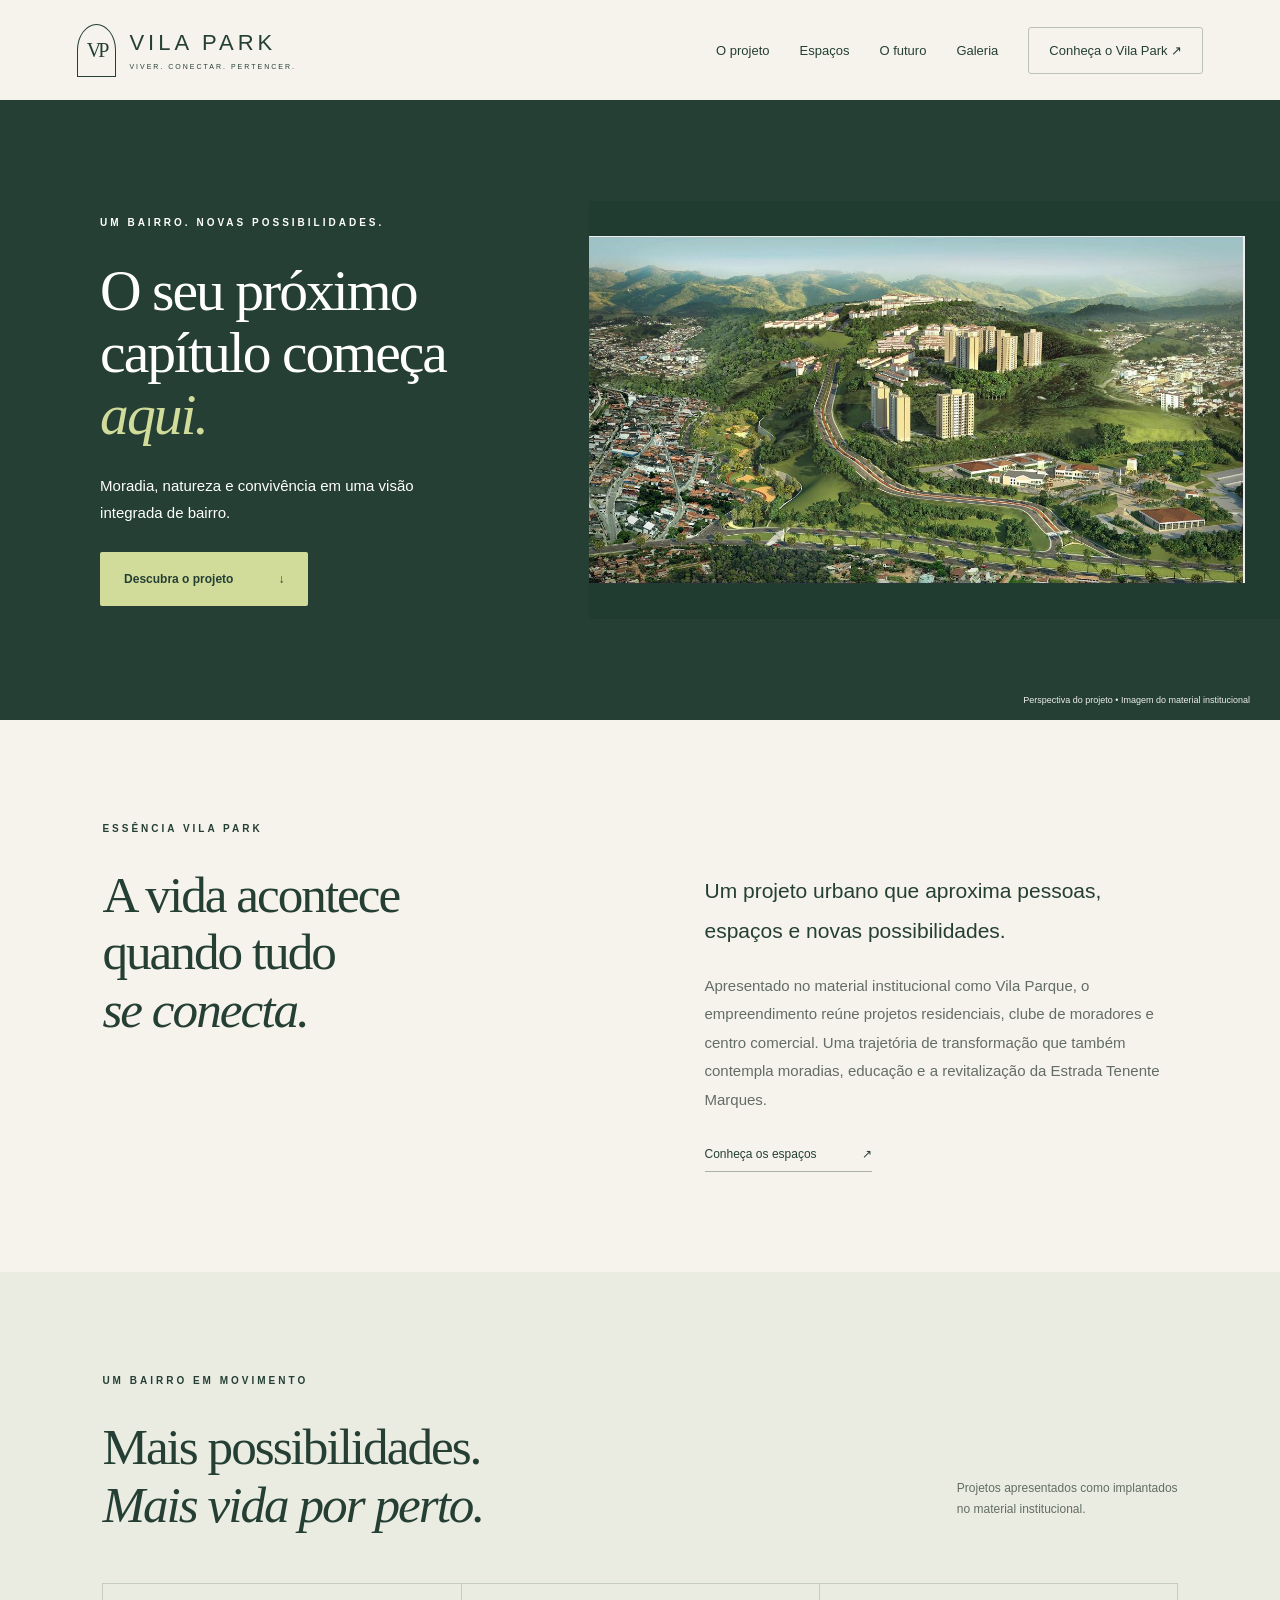
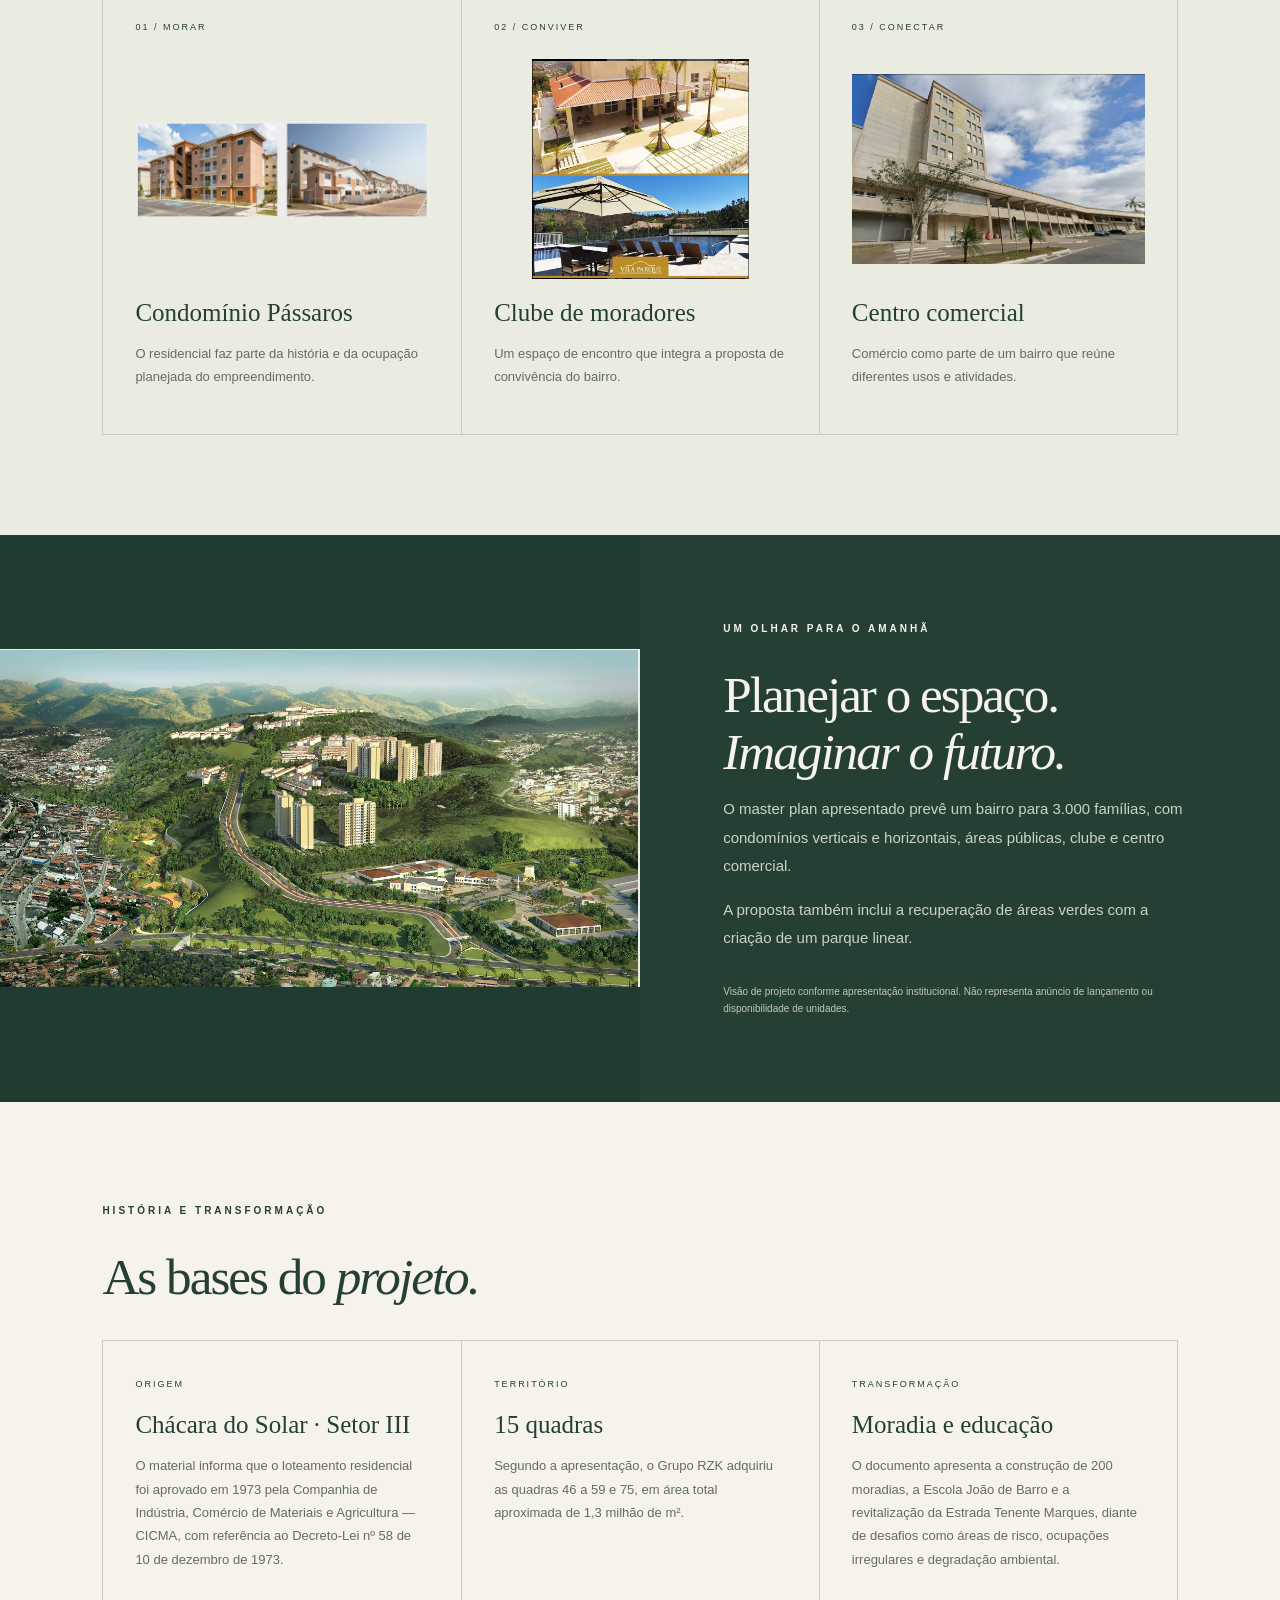
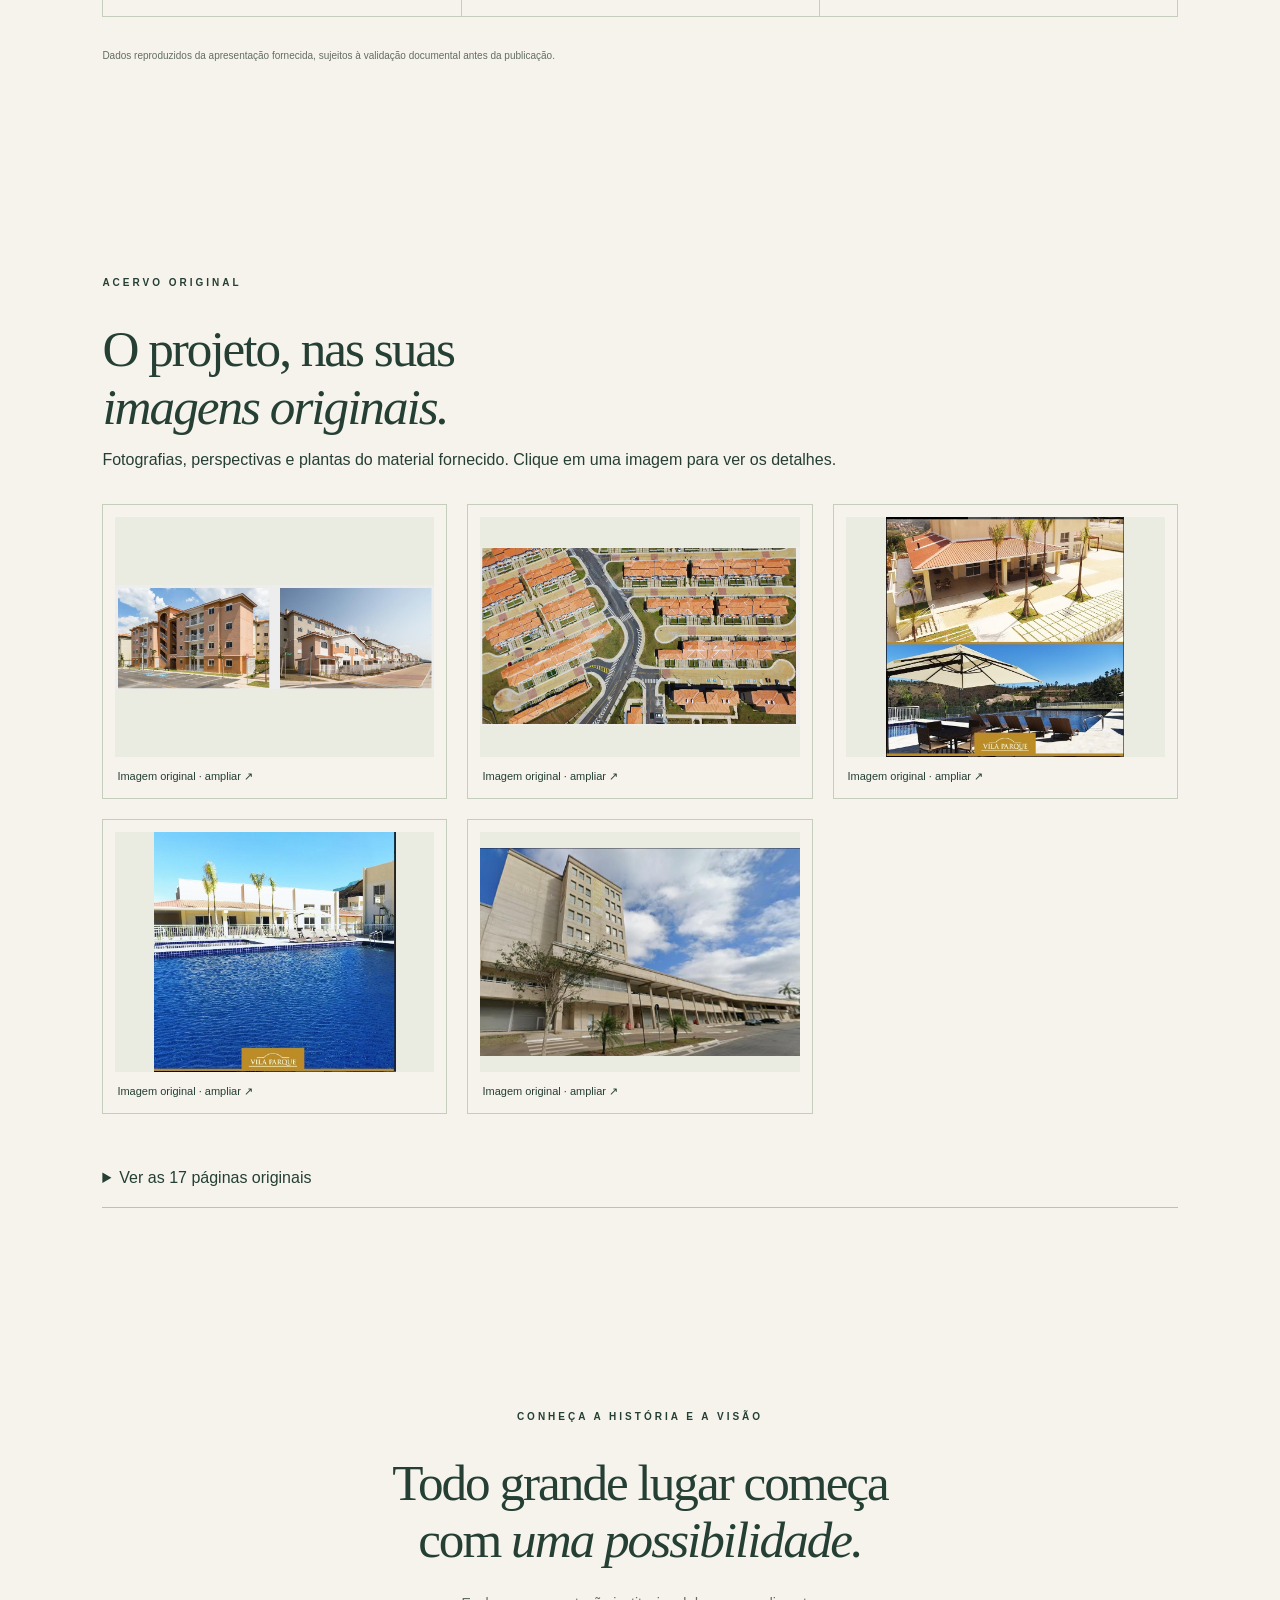
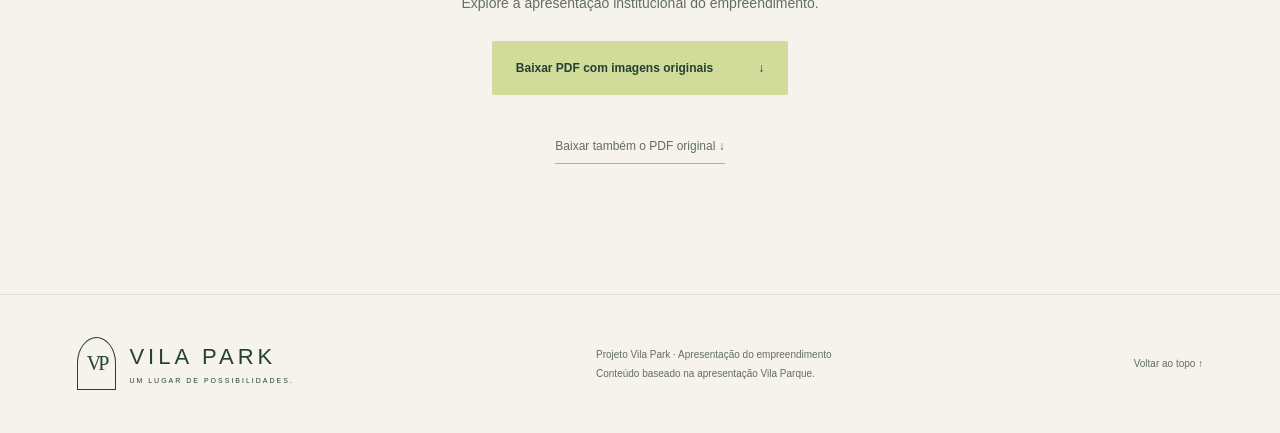
==== vila-park/index.html @ 1c8a65f8 "feat: add Vila Park website with original imagery and Pages deployment" ====
<!doctype html>
<html lang="pt-BR">
<head>
  <meta charset="UTF-8"><meta name="viewport" content="width=device-width, initial-scale=1">
  <title>Vila Park | Um novo jeito de viver o bairro</title>
  <meta name="description" content="Conheça o projeto Vila Parque: moradia, convivência e uma visão de transformação urbana.">
  <link rel="stylesheet" href="styles.css">
</head>
<body>
  <a class="skip" href="#conteudo">Ir para o conteúdo</a>
  <header><a class="brand" href="#inicio" aria-label="Vila Park, início"><span class="symbol">VP</span><span>VILA PARK<small>VIVER. CONECTAR. PERTENCER.</small></span></a><button id="menu" aria-expanded="false" aria-controls="navigation">Menu ☰</button><nav id="navigation" aria-label="Principal"><a href="#conceito">O projeto</a><a href="#espacos">Espaços</a><a href="#futuro">O futuro</a><a href="#imagens-originais">Galeria</a><a class="nav-cta" href="#apresentacao">Conheça o Vila Park ↗</a></nav></header>
  <main id="conteudo">
    <section class="hero hero-editorial" id="inicio"><img src="assets/masterplan.jpg" alt="Perspectiva do projeto Vila Parque com áreas verdes, edifícios e espaços de convivência" width="1253" height="664"><div class="hero-content"><p class="eyebrow">UM BAIRRO. NOVAS POSSIBILIDADES.</p><h1>O seu próximo<br>capítulo começa<br><em>aqui.</em></h1><p>Moradia, natureza e convivência em uma visão integrada de bairro.</p><a class="button" href="#conceito">Descubra o projeto <span>↓</span></a></div><span class="image-caption">Perspectiva do projeto • Imagem do material institucional</span></section>
    <section id="conceito" class="intro section"><p class="eyebrow">ESSÊNCIA VILA PARK</p><div class="intro-grid"><h2>A vida acontece<br>quando tudo<br><em>se conecta.</em></h2><div><p class="lead">Um projeto urbano que aproxima pessoas, espaços e novas possibilidades.</p><p>Apresentado no material institucional como Vila Parque, o empreendimento reúne projetos residenciais, clube de moradores e centro comercial. Uma trajetória de transformação que também contempla moradias, educação e a revitalização da Estrada Tenente Marques.</p><a class="text-link" href="#espacos">Conheça os espaços <span>↗</span></a></div></div></section>
    <section id="espacos" class="spaces section"><div class="section-heading"><div><p class="eyebrow">UM BAIRRO EM MOVIMENTO</p><h2>Mais possibilidades.<br><em>Mais vida por perto.</em></h2></div><p>Projetos apresentados como implantados<br>no material institucional.</p></div><div class="cards"><article><span class="number">01 / MORAR</span><img class="card-original" src="assets/passaros.jpeg" alt="Condomínio Pássaros — imagem original extraída do PDF" loading="lazy"><h3>Condomínio Pássaros</h3><p>O residencial faz parte da história e da ocupação planejada do empreendimento.</p></article><article><span class="number">02 / CONVIVER</span><img class="card-original" src="assets/clube.jpeg" alt="Clube de moradores — imagem original extraída do PDF" loading="lazy"><h3>Clube de moradores</h3><p>Um espaço de encontro que integra a proposta de convivência do bairro.</p></article><article><span class="number">03 / CONECTAR</span><img class="card-original" src="assets/centro-comercial.jpeg" alt="Centro Comercial — imagem original extraída do PDF" loading="lazy"><h3>Centro comercial</h3><p>Comércio como parte de um bairro que reúne diferentes usos e atividades.</p></article></div></section>
    <section id="futuro" class="future"><div class="future-image"><img src="assets/masterplan.jpg" loading="lazy" alt="Visão geral ilustrativa do master plan Vila Parque" width="1253" height="664"></div><div class="future-copy"><p class="eyebrow">UM OLHAR PARA O AMANHÃ</p><h2>Planejar o espaço.<br><em>Imaginar o futuro.</em></h2><p>O master plan apresentado prevê um bairro para 3.000 famílias, com condomínios verticais e horizontais, áreas públicas, clube e centro comercial.</p><p>A proposta também inclui a recuperação de áreas verdes com a criação de um parque linear.</p><span class="note">Visão de projeto conforme apresentação institucional. Não representa anúncio de lançamento ou disponibilidade de unidades.</span></div></section>
    <section class="section" id="trajetoria"><p class="eyebrow">HISTÓRIA E TRANSFORMAÇÃO</p><h2>As bases do <em>projeto.</em></h2><div class="cards" style="margin-top:35px"><article><span class="number">ORIGEM</span><h3>Chácara do Solar · Setor III</h3><p>O material informa que o loteamento residencial foi aprovado em 1973 pela Companhia de Indústria, Comércio de Materiais e Agricultura — CICMA, com referência ao Decreto-Lei nº 58 de 10 de dezembro de 1973.</p></article><article><span class="number">TERRITÓRIO</span><h3>15 quadras</h3><p>Segundo a apresentação, o Grupo RZK adquiriu as quadras 46 a 59 e 75, em área total aproximada de 1,3 milhão de m².</p></article><article><span class="number">TRANSFORMAÇÃO</span><h3>Moradia e educação</h3><p>O documento apresenta a construção de 200 moradias, a Escola João de Barro e a revitalização da Estrada Tenente Marques, diante de desafios como áreas de risco, ocupações irregulares e degradação ambiental.</p></article></div><p class="note" style="color:#636d63">Dados reproduzidos da apresentação fornecida, sujeitos à validação documental antes da publicação.</p></section><section class="section" id="imagens-originais"><p class="eyebrow">ACERVO ORIGINAL</p><h2>O projeto, nas suas<br><em>imagens originais.</em></h2><p>Fotografias, perspectivas e plantas do material fornecido. Clique em uma imagem para ver os detalhes.</p><div class="photo-gallery"><button class="photo-open" data-image="assets/passaros.jpeg" aria-label="Ampliar imagem original da página 12"><img src="assets/passaros.jpeg" alt="Imagem original do empreendimento, página 12" loading="lazy"><span>Imagem original · ampliar ↗</span></button><button class="photo-open" data-image="assets/passaros-vista.jpeg" aria-label="Ampliar imagem original da página 13"><img src="assets/passaros-vista.jpeg" alt="Imagem original do empreendimento, página 13" loading="lazy"><span>Imagem original · ampliar ↗</span></button><button class="photo-open" data-image="assets/clube.jpeg" aria-label="Ampliar imagem original da página 14"><img src="assets/clube.jpeg" alt="Imagem original do empreendimento, página 14" loading="lazy"><span>Imagem original · ampliar ↗</span></button><button class="photo-open" data-image="assets/clube-vista.jpeg" aria-label="Ampliar imagem original da página 14"><img src="assets/clube-vista.jpeg" alt="Imagem original do empreendimento, página 14" loading="lazy"><span>Imagem original · ampliar ↗</span></button><button class="photo-open" data-image="assets/centro-comercial.jpeg" aria-label="Ampliar imagem original da página 15"><img src="assets/centro-comercial.jpeg" alt="Imagem original do empreendimento, página 15" loading="lazy"><span>Imagem original · ampliar ↗</span></button></div><details><summary>Ver as 17 páginas originais</summary><div class="original-gallery"><figure><img loading="lazy" src="assets/originais/pagina-01.jpg" alt="Página 1 da apresentação original Vila Parque, preservada integralmente" width="1440" height="810"><figcaption>Página 01 · Material original</figcaption></figure><figure><img loading="lazy" src="assets/originais/pagina-02.jpg" alt="Página 2 da apresentação original Vila Parque, preservada integralmente" width="1440" height="810"><figcaption>Página 02 · Material original</figcaption></figure><figure><img loading="lazy" src="assets/originais/pagina-03.jpg" alt="Página 3 da apresentação original Vila Parque, preservada integralmente" width="1440" height="810"><figcaption>Página 03 · Material original</figcaption></figure><figure><img loading="lazy" src="assets/originais/pagina-04.jpg" alt="Página 4 da apresentação original Vila Parque, preservada integralmente" width="1440" height="810"><figcaption>Página 04 · Material original</figcaption></figure><figure><img loading="lazy" src="assets/originais/pagina-05.jpg" alt="Página 5 da apresentação original Vila Parque, preservada integralmente" width="1440" height="810"><figcaption>Página 05 · Material original</figcaption></figure><figure><img loading="lazy" src="assets/originais/pagina-06.jpg" alt="Página 6 da apresentação original Vila Parque, preservada integralmente" width="1440" height="810"><figcaption>Página 06 · Material original</figcaption></figure><figure><img loading="lazy" src="assets/originais/pagina-07.jpg" alt="Página 7 da apresentação original Vila Parque, preservada integralmente" width="1440" height="810"><figcaption>Página 07 · Material original</figcaption></figure><figure><img loading="lazy" src="assets/originais/pagina-08.jpg" alt="Página 8 da apresentação original Vila Parque, preservada integralmente" width="1440" height="810"><figcaption>Página 08 · Material original</figcaption></figure><figure><img loading="lazy" src="assets/originais/pagina-09.jpg" alt="Página 9 da apresentação original Vila Parque, preservada integralmente" width="1440" height="810"><figcaption>Página 09 · Material original</figcaption></figure><figure><img loading="lazy" src="assets/originais/pagina-10.jpg" alt="Página 10 da apresentação original Vila Parque, preservada integralmente" width="1440" height="810"><figcaption>Página 10 · Material original</figcaption></figure><figure><img loading="lazy" src="assets/originais/pagina-11.jpg" alt="Página 11 da apresentação original Vila Parque, preservada integralmente" width="1440" height="810"><figcaption>Página 11 · Material original</figcaption></figure><figure><img loading="lazy" src="assets/passaros.jpeg" alt="Página 12 da apresentação original Vila Parque, preservada integralmente" width="1440" height="810"><figcaption>Página 12 · Material original</figcaption></figure><figure><img loading="lazy" src="assets/originais/pagina-13.jpg" alt="Página 13 da apresentação original Vila Parque, preservada integralmente" width="1440" height="810"><figcaption>Página 13 · Material original</figcaption></figure><figure><img loading="lazy" src="assets/clube.jpeg" alt="Página 14 da apresentação original Vila Parque, preservada integralmente" width="1440" height="810"><figcaption>Página 14 · Material original</figcaption></figure><figure><img loading="lazy" src="assets/centro-comercial.jpeg" alt="Página 15 da apresentação original Vila Parque, preservada integralmente" width="1440" height="810"><figcaption>Página 15 · Material original</figcaption></figure><figure><img loading="lazy" src="assets/originais/pagina-16.jpg" alt="Página 16 da apresentação original Vila Parque, preservada integralmente" width="1440" height="810"><figcaption>Página 16 · Material original</figcaption></figure><figure><img loading="lazy" src="assets/originais/pagina-17.jpg" alt="Página 17 da apresentação original Vila Parque, preservada integralmente" width="1440" height="810"><figcaption>Página 17 · Material original</figcaption></figure></div></details></section><section id="apresentacao" class="presentation section"><p class="eyebrow">CONHEÇA A HISTÓRIA E A VISÃO</p><h2>Todo grande lugar começa<br>com <em>uma possibilidade.</em></h2><p>Explore a apresentação institucional do empreendimento.</p><a class="button" href="assets/vila-park-apresentacao-remasterizada.pdf" download>Baixar PDF com imagens originais <span>↓</span></a><p><a class="text-link" href="assets/apresentacao-vila-parque.pdf" download>Baixar também o PDF original ↓</a></p></section>
  </main>
  <footer><a class="brand" href="#inicio"><span class="symbol">VP</span><span>VILA PARK<small>UM LUGAR DE POSSIBILIDADES.</small></span></a><p>Projeto Vila Park · Apresentação do empreendimento<br>Conteúdo baseado na apresentação Vila Parque.</p><a href="#inicio">Voltar ao topo ↑</a></footer>
  <dialog id="image-dialog" aria-label="Imagem original ampliada"><button id="close-image" aria-label="Fechar imagem">Fechar ×</button><img id="expanded-image" alt=""><p>Imagem original do PDF Vila Parque, sem substituição.</p></dialog><script src="script.js"></script>
</body>
</html>
---- vila-park/styles.css ----
:root{--green:#253f34;--cream:#f5f3ec;--lime:#d1dc9b;--muted:#636d63}*{box-sizing:border-box}html{scroll-behavior:smooth;scroll-padding-top:90px}body{margin:0;background:var(--cream);color:var(--green);font-family:Arial,Helvetica,sans-serif}a{color:inherit;text-decoration:none}button,a{-webkit-tap-highlight-color:transparent}a:focus-visible,button:focus-visible{outline:3px solid #b38842;outline-offset:6px}.skip{position:fixed;top:-60px;background:white;padding:12px;z-index:20}.skip:focus{top:0}header{height:100px;display:flex;align-items:center;justify-content:space-between;padding:0 6%;background:var(--cream)}.brand{display:flex;align-items:center;gap:13px;font-size:22px;letter-spacing:4px}.symbol{border:1px solid var(--green);border-radius:50% 50% 0 0;padding:14px 9px;font-family:Georgia,serif;font-size:20px;letter-spacing:-3px}.brand small{display:block;font-size:7px;letter-spacing:2px;margin-top:7px}nav{display:flex;align-items:center;gap:30px;font-size:13px}.nav-cta{border:1px solid #bac1b6;padding:15px 20px;border-radius:3px}#menu{display:none}.hero{min-height:650px;height:calc(100svh - 100px);max-height:900px;position:relative;color:white;display:flex;align-items:center;overflow:hidden}.hero>img{position:absolute;inset:0;width:100%;height:100%;object-fit:cover}.hero:after{content:'';position:absolute;inset:0;background:linear-gradient(90deg,rgba(11,33,25,.86),rgba(11,33,25,.4) 57%,rgba(11,33,25,.12))}.hero-content{z-index:1;position:relative;padding:65px 8%;max-width:900px}.eyebrow{font-size:10px;font-weight:600;letter-spacing:3px;line-height:1.8;margin:0 0 28px}h1,h2{font-family:Georgia,'Times New Roman',serif;font-weight:400;letter-spacing:-2px;margin:0}h1{font-size:clamp(48px,5.4vw,85px);line-height:1.08}em{font-weight:400}h1 em{color:var(--lime)}.hero-content>p:not(.eyebrow){font-size:15px;line-height:1.8;max-width:360px;margin:26px 0}.button{display:inline-flex;align-items:center;justify-content:space-between;gap:45px;background:var(--lime);color:var(--green);padding:20px 24px;font-size:12px;font-weight:bold;border-radius:2px}.button:hover{background:#e1e9bd}.image-caption{position:absolute;z-index:1;bottom:20px;right:30px;font-size:9px;color:#eee}.section{padding:100px 8%}h2{font-size:clamp(38px,4vw,58px);line-height:1.12}.intro-grid{display:grid;grid-template-columns:1fr 1fr;gap:12%}.intro-grid>div{padding-top:5px}.lead{font-size:21px!important;color:var(--green)!important;margin-top:0}.intro p:not(.eyebrow),.future p:not(.eyebrow){font-size:15px;line-height:1.9;color:var(--muted)}.text-link{display:inline-flex;gap:45px;border-bottom:1px solid #aab2a2;padding:18px 0 10px;font-size:12px}.spaces{background:#eaece2}.section-heading{display:flex;justify-content:space-between;align-items:end;gap:30px;margin-bottom:50px}.section-heading>p{font-size:12px;line-height:1.8;color:var(--muted)}.cards{display:grid;grid-template-columns:repeat(3,1fr);border:1px solid #c5cdbd}.cards article{padding:32px}.cards article+article{border-left:1px solid #c5cdbd}.number{font-size:9px;letter-spacing:2px}.line-icon{font-size:60px;font-family:Georgia,serif;margin:35px 0;color:#6b7e54}h3{font-family:Georgia,serif;font-size:25px;font-weight:400;margin:20px 0 15px}.cards p{font-size:13px;line-height:1.8;color:var(--muted)}.future{display:grid;grid-template-columns:1fr 1fr;background:var(--green)}.future-image{min-height:550px}.future-image img{width:100%;height:100%;object-fit:cover}.future-copy{padding:85px 13%;color:var(--cream)}.future-copy p:not(.eyebrow){color:#cbd2c8}.note{display:block;font-size:10px;line-height:1.7;color:#bfc8b9;margin-top:30px}.presentation{text-align:center}.presentation>p:not(.eyebrow){color:var(--muted);font-size:14px;margin:26px 0 30px}footer{border-top:1px solid #d9ddd2;display:flex;align-items:center;justify-content:space-between;padding:40px 6%;gap:25px}footer p,footer>a:last-child{font-size:10px;line-height:1.9;color:var(--muted)}@media(max-width:760px){header{height:82px;padding:0 6%}.brand{font-size:18px}#menu{display:block;background:none;border:1px solid #bdc7b8;padding:10px;color:var(--green)}nav{display:none;position:absolute;top:82px;left:0;right:0;padding:25px;background:var(--cream);z-index:5;align-items:stretch}nav.open{display:flex;flex-direction:column}.hero{min-height:620px;height:calc(90svh - 82px)}.hero-content{padding:50px 7%}.hero>img{object-position:60% center}.hero:after{background:rgba(11,33,25,.65)}.section{padding:65px 7%}.intro-grid,.future{grid-template-columns:1fr;gap:30px}.section-heading{display:block}.section-heading>p{margin-top:25px}.cards{grid-template-columns:1fr}.cards article+article{border-left:0;border-top:1px solid #c5cdbd}.line-icon{margin:15px 0}.future-image{min-height:0;height:300px}.future-copy{padding:55px 7%}footer{align-items:start;flex-direction:column;padding:35px 7%}.image-caption{font-size:8px;right:15px;left:7%}.eyebrow{letter-spacing:2px}}@media(prefers-reduced-motion:reduce){html{scroll-behavior:auto}}

.card-original{width:100%;height:auto;display:block;margin-top:25px;object-fit:contain}.original-gallery{display:grid;grid-template-columns:1fr 1fr;gap:24px;margin-top:30px}.original-gallery figure{margin:0}.original-gallery img{width:100%;height:auto;display:block}.original-gallery figcaption{font-size:11px;margin-top:8px}details summary{cursor:pointer;padding:20px 0;border-bottom:1px solid #bac1b6;margin-top:20px}.hero>img,.future-image img{object-fit:contain;background:#203c30}.hero:after{background:linear-gradient(90deg,rgba(11,33,25,.9),rgba(11,33,25,.35))}@media(max-width:760px){.original-gallery{grid-template-columns:1fr}}

.hero-editorial{background:var(--green);display:grid;grid-template-columns:46% 54%;height:auto;min-height:620px;overflow:visible}.hero-editorial>img{position:relative;grid-column:2;grid-row:1;object-fit:contain;height:auto;align-self:center;width:100%;padding:35px 35px 35px 0}.hero-editorial:after{display:none}.hero-editorial .hero-content{grid-column:1;grid-row:1;padding:75px 8% 75px 17%;width:100%}.hero-editorial h1{font-size:clamp(42px,4.5vw,72px)}.hero-editorial .image-caption{bottom:15px}.photo-gallery{display:grid;grid-template-columns:repeat(3,1fr);gap:20px;margin:35px 0}.photo-open{border:1px solid #c5cdbd;background:none;padding:12px;text-align:left;color:var(--green);cursor:pointer}.photo-open img{display:block;width:100%;height:240px;object-fit:contain;background:#eaece2}.photo-open span{display:block;font-size:11px;padding:13px 2px 3px}.card-original{height:220px;object-fit:contain}dialog{border:0;padding:20px;background:var(--cream);color:var(--green);max-width:95vw;max-height:95vh}dialog::backdrop{background:rgba(10,25,18,.88)}dialog img{display:block;max-width:85vw;max-height:75vh;object-fit:contain;margin-top:15px}dialog button{display:block;margin-left:auto;border:1px solid #b5bfae;padding:10px 18px;background:transparent;cursor:pointer}dialog p{font-size:11px}@media(max-width:760px){.hero-editorial{display:flex;flex-direction:column;min-height:0}.hero-editorial .hero-content{padding:55px 7% 30px}.hero-editorial>img{padding:0 7% 50px}.hero-editorial .image-caption{font-size:7px}.photo-gallery{grid-template-columns:1fr 1fr;gap:10px}.photo-open img{height:170px}}@media(max-width:440px){.photo-gallery{grid-template-columns:1fr}}
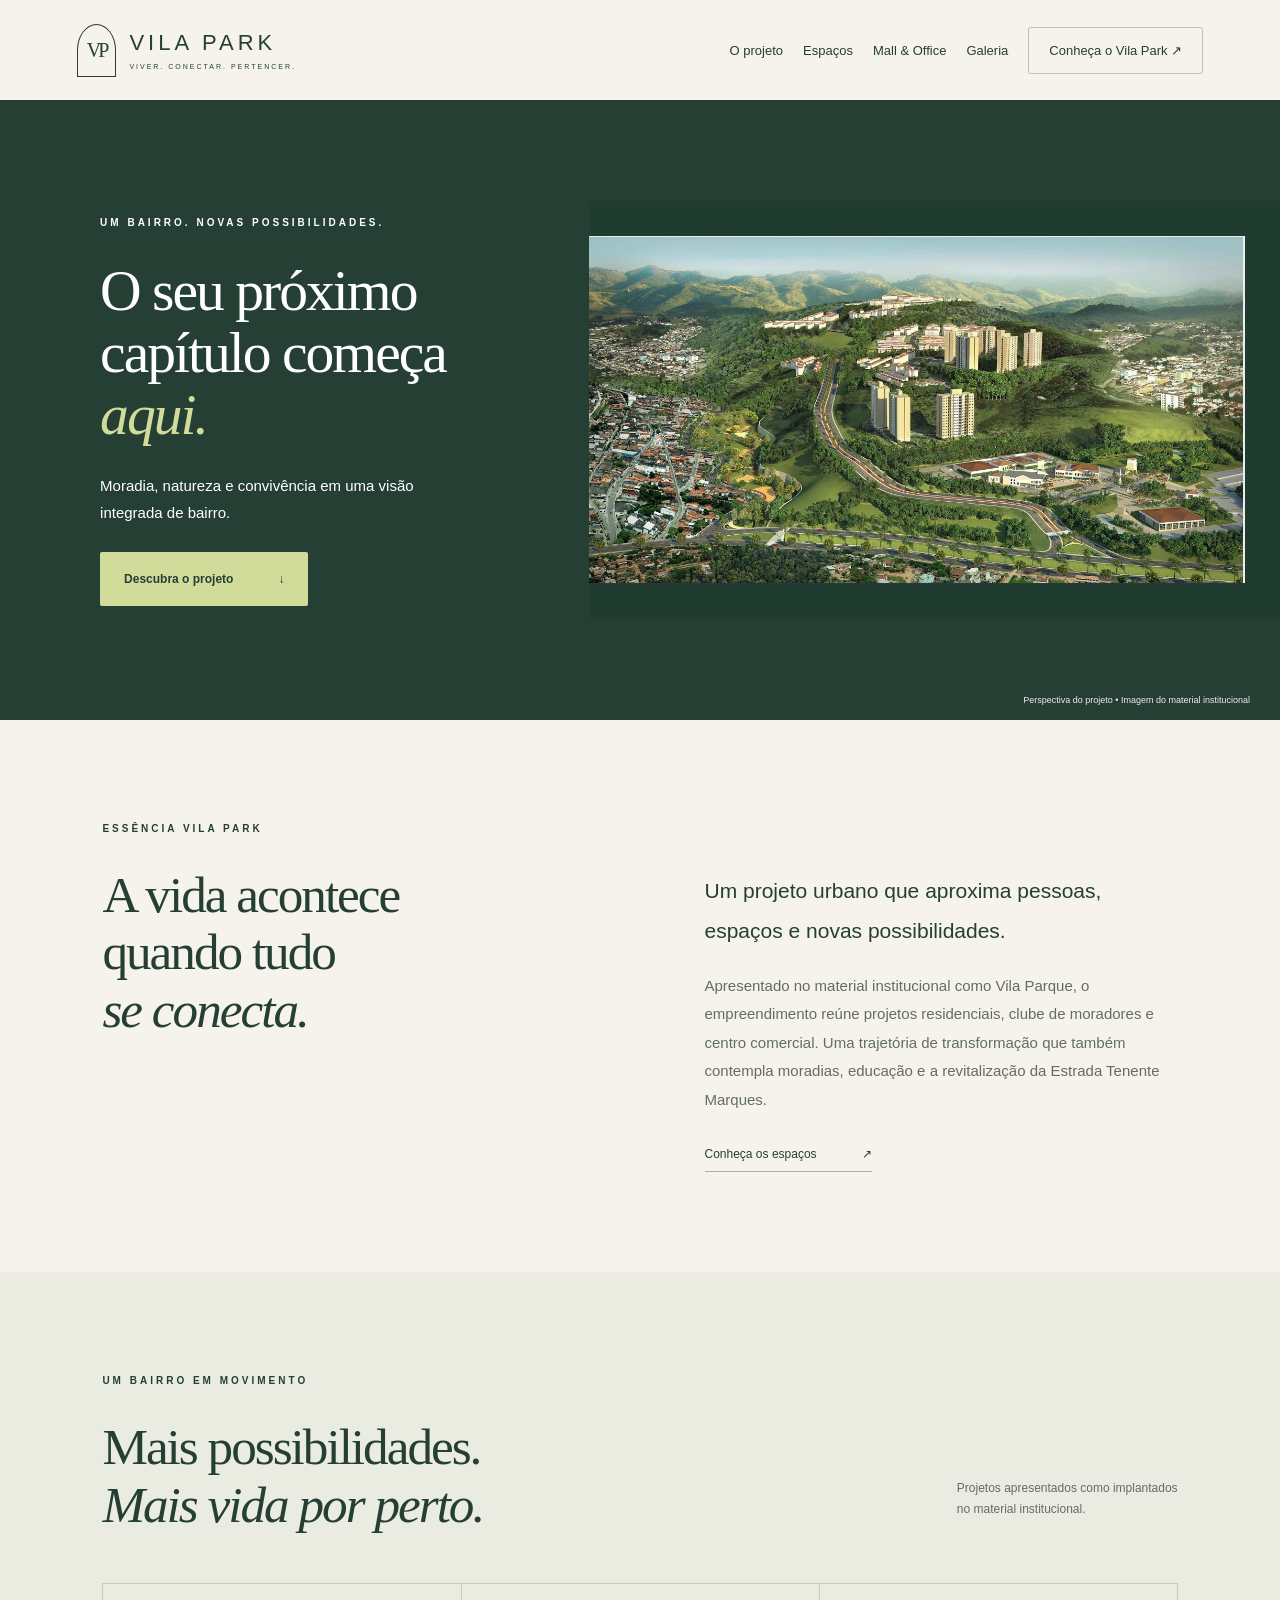
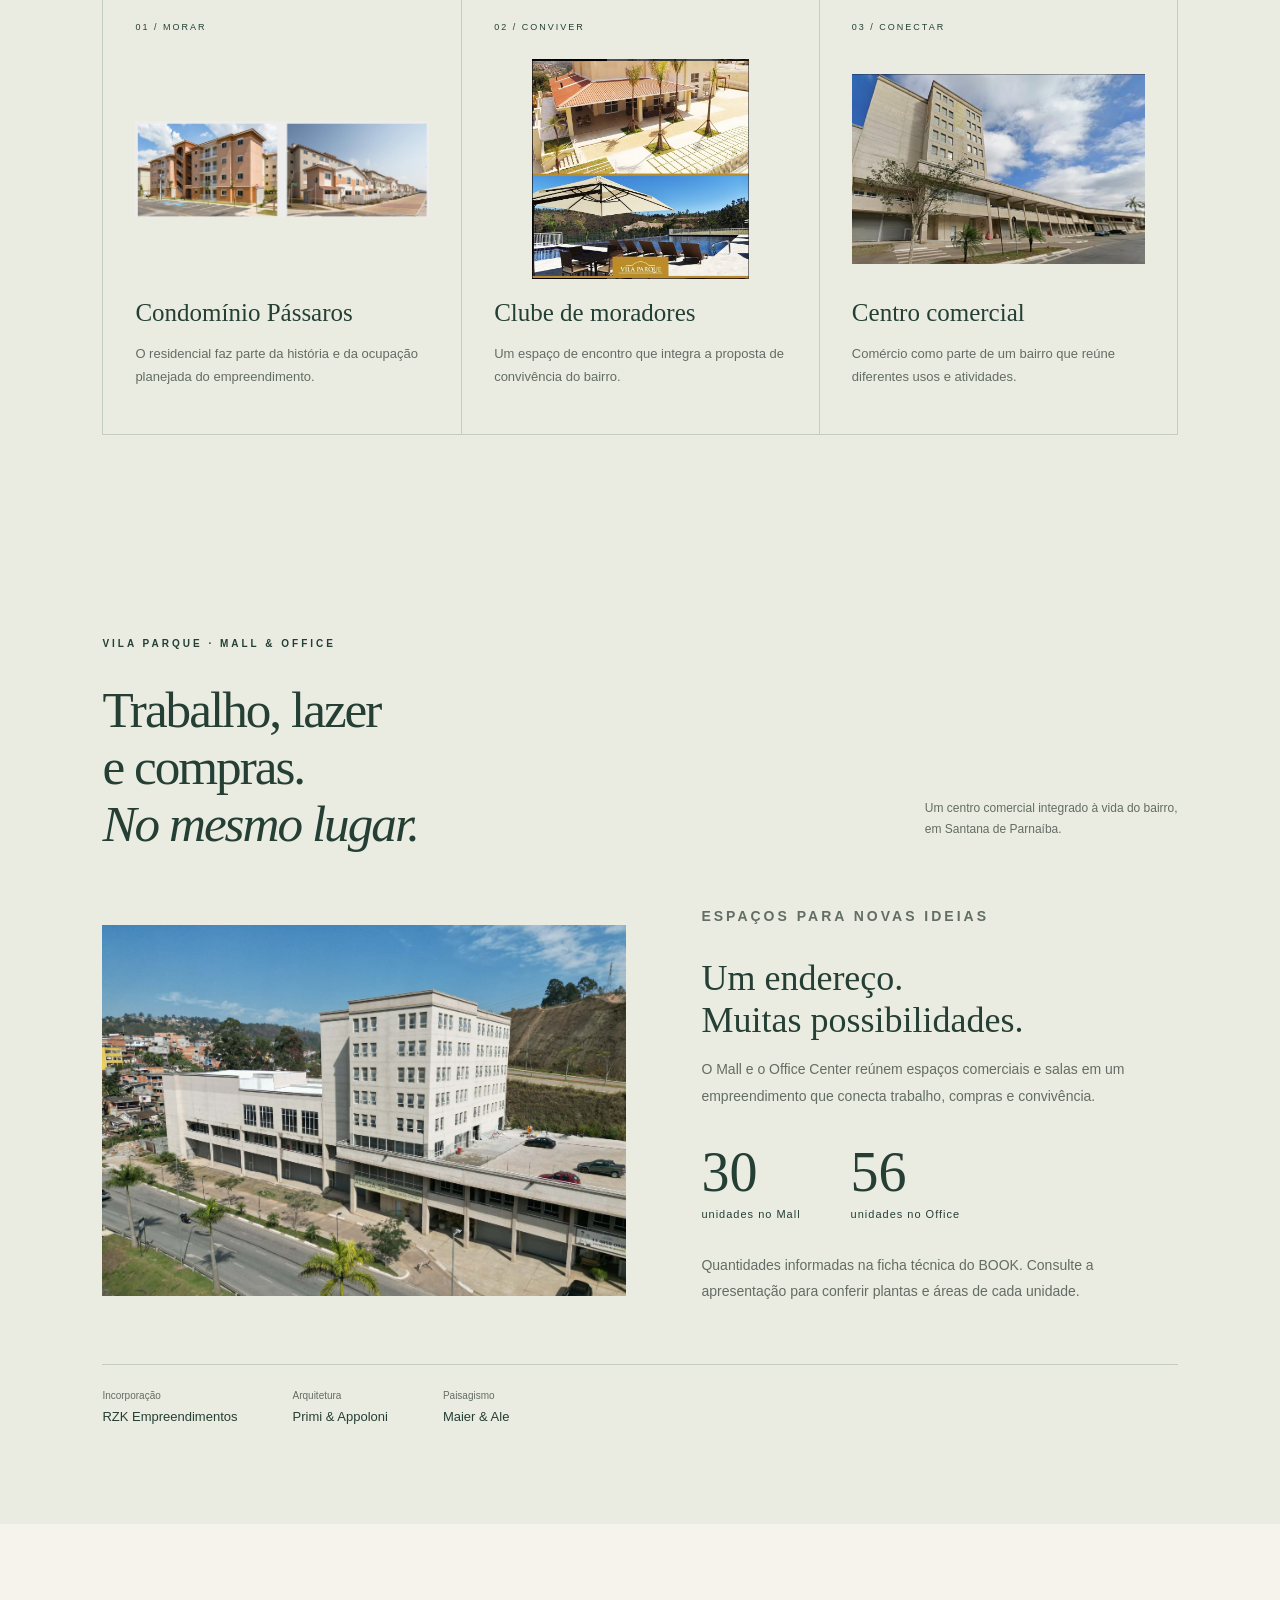
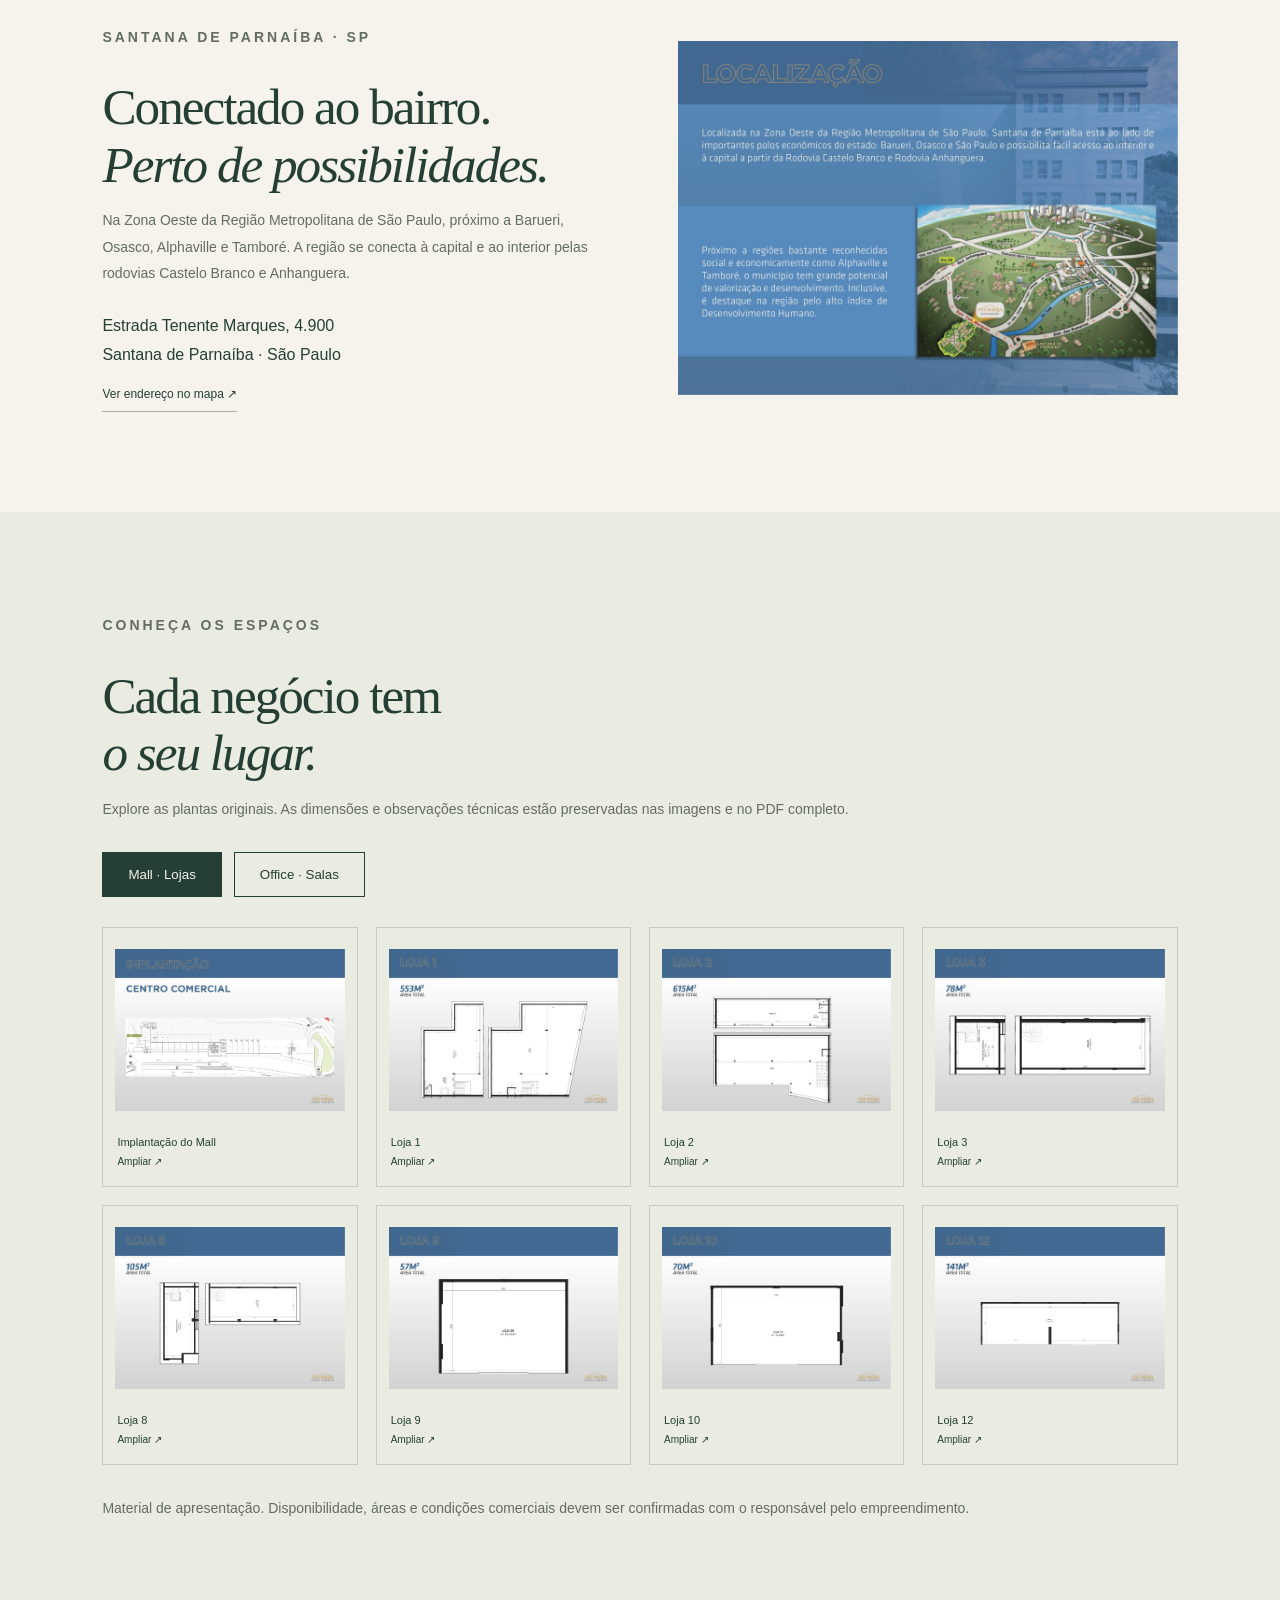
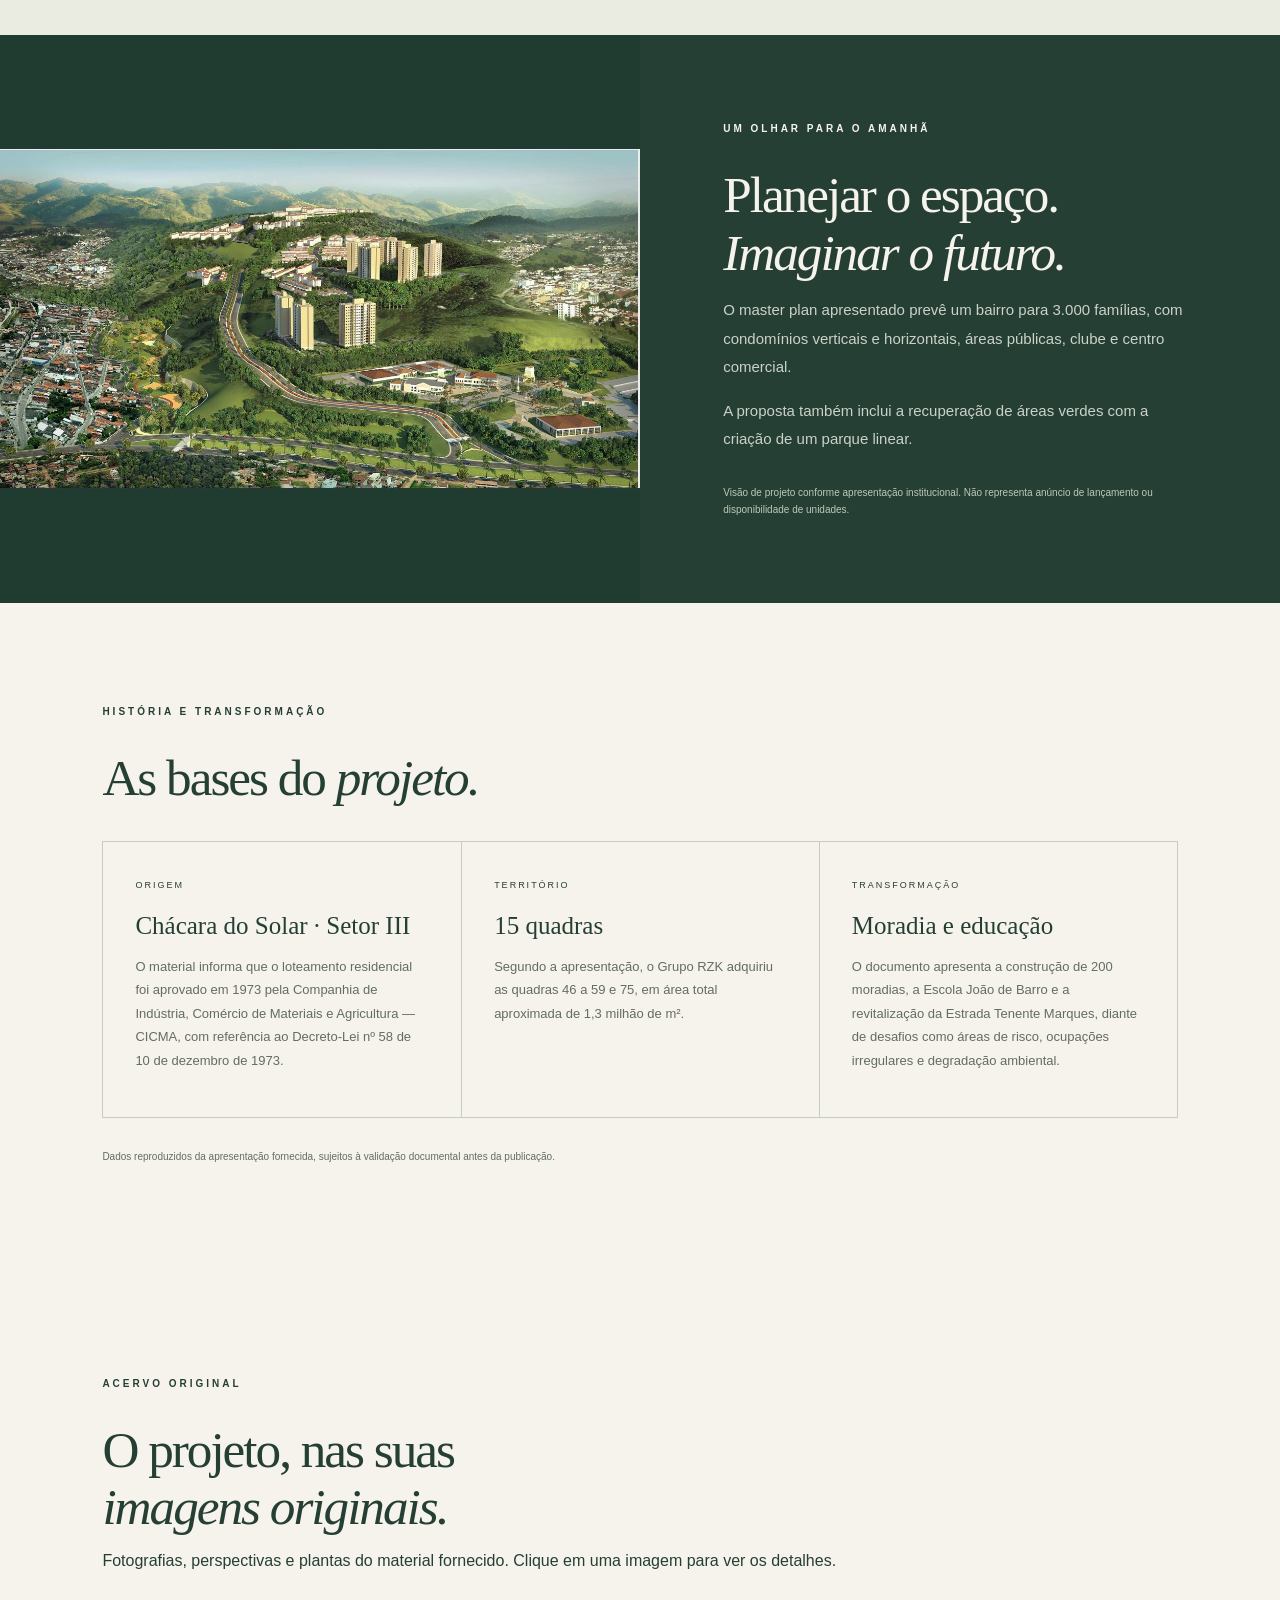
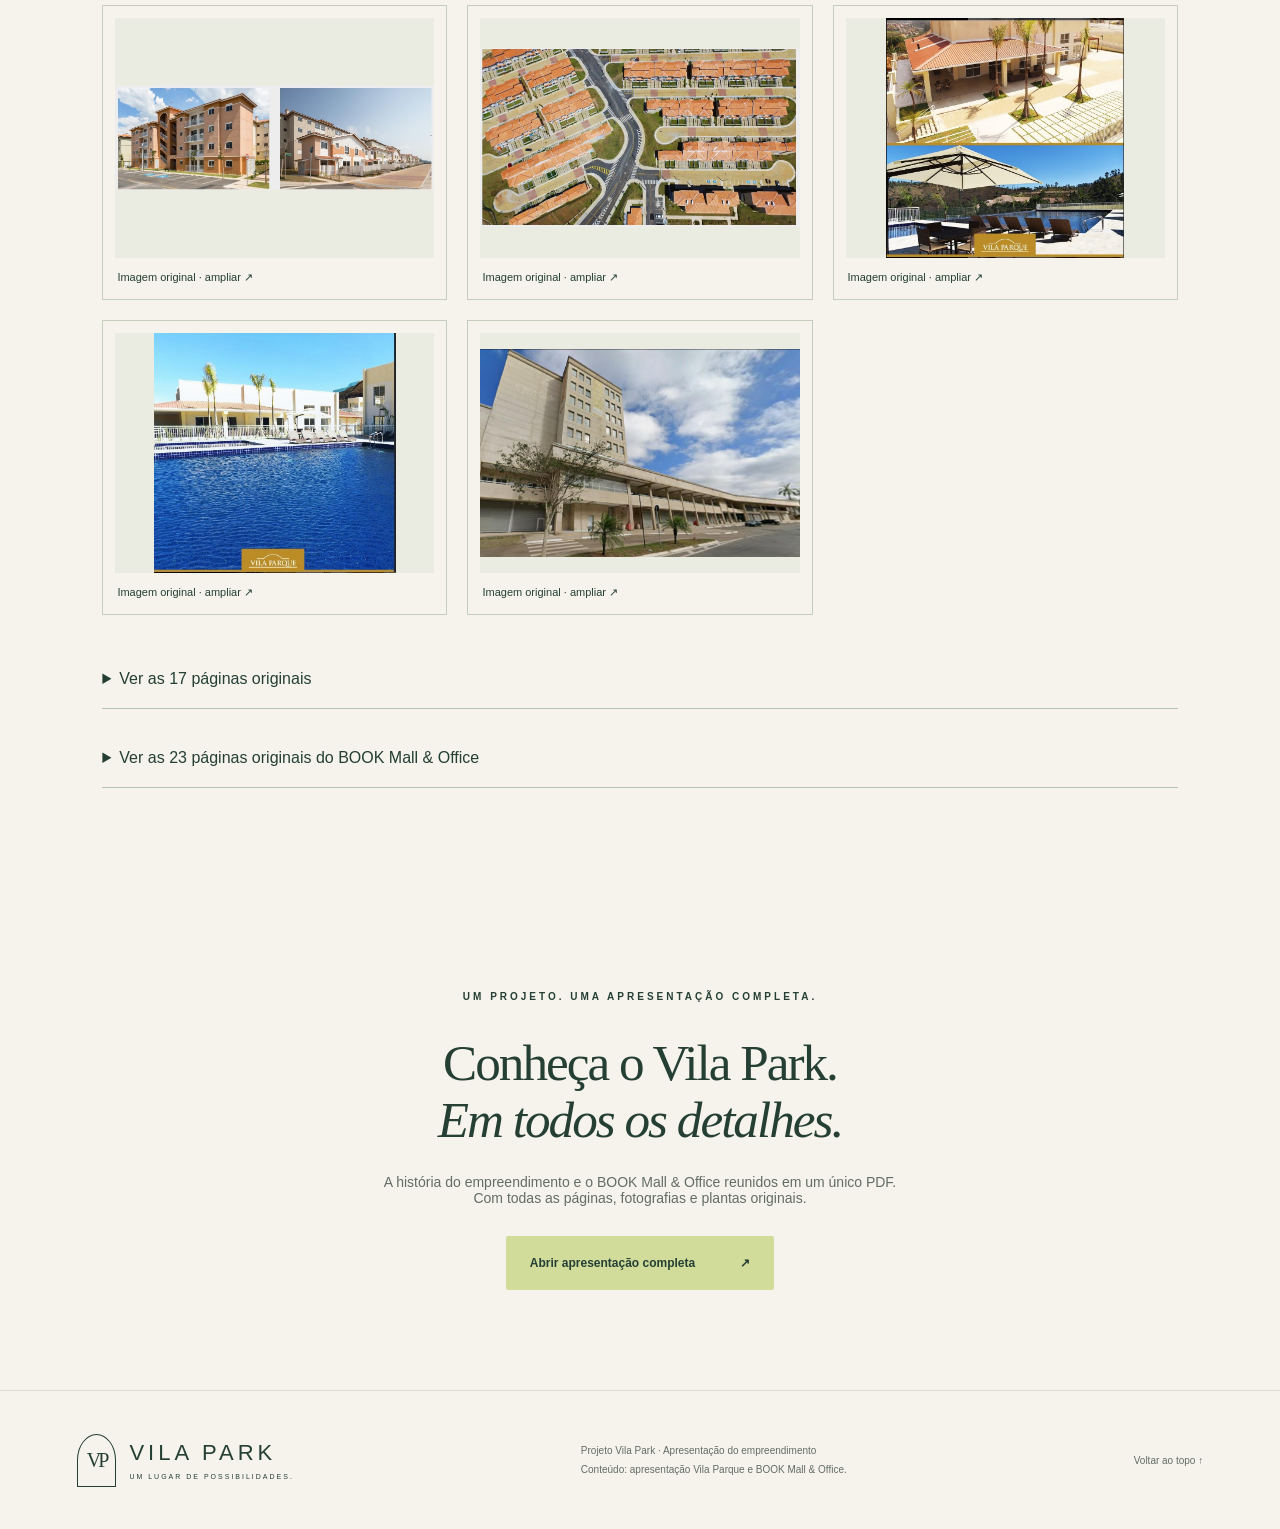
==== commit c927c7c8: "feat: integrate Mall and Office book and create single complete presentation" ====
--- a/vila-park/index.html
+++ b/vila-park/index.html
@@ -8,15 +8,17 @@
 </head>
 <body>
   <a class="skip" href="#conteudo">Ir para o conteúdo</a>
-  <header><a class="brand" href="#inicio" aria-label="Vila Park, início"><span class="symbol">VP</span><span>VILA PARK<small>VIVER. CONECTAR. PERTENCER.</small></span></a><button id="menu" aria-expanded="false" aria-controls="navigation">Menu ☰</button><nav id="navigation" aria-label="Principal"><a href="#conceito">O projeto</a><a href="#espacos">Espaços</a><a href="#futuro">O futuro</a><a href="#imagens-originais">Galeria</a><a class="nav-cta" href="#apresentacao">Conheça o Vila Park ↗</a></nav></header>
+  <header><a class="brand" href="#inicio" aria-label="Vila Park, início"><span class="symbol">VP</span><span>VILA PARK<small>VIVER. CONECTAR. PERTENCER.</small></span></a><button id="menu" aria-expanded="false" aria-controls="navigation">Menu ☰</button><nav id="navigation" aria-label="Principal"><a href="#conceito">O projeto</a><a href="#espacos">Espaços</a><a href="#mall-office">Mall & Office</a><a href="#imagens-originais">Galeria</a><a class="nav-cta" href="#apresentacao">Conheça o Vila Park ↗</a></nav></header>
   <main id="conteudo">
     <section class="hero hero-editorial" id="inicio"><img src="assets/masterplan.jpg" alt="Perspectiva do projeto Vila Parque com áreas verdes, edifícios e espaços de convivência" width="1253" height="664"><div class="hero-content"><p class="eyebrow">UM BAIRRO. NOVAS POSSIBILIDADES.</p><h1>O seu próximo<br>capítulo começa<br><em>aqui.</em></h1><p>Moradia, natureza e convivência em uma visão integrada de bairro.</p><a class="button" href="#conceito">Descubra o projeto <span>↓</span></a></div><span class="image-caption">Perspectiva do projeto • Imagem do material institucional</span></section>
     <section id="conceito" class="intro section"><p class="eyebrow">ESSÊNCIA VILA PARK</p><div class="intro-grid"><h2>A vida acontece<br>quando tudo<br><em>se conecta.</em></h2><div><p class="lead">Um projeto urbano que aproxima pessoas, espaços e novas possibilidades.</p><p>Apresentado no material institucional como Vila Parque, o empreendimento reúne projetos residenciais, clube de moradores e centro comercial. Uma trajetória de transformação que também contempla moradias, educação e a revitalização da Estrada Tenente Marques.</p><a class="text-link" href="#espacos">Conheça os espaços <span>↗</span></a></div></div></section>
     <section id="espacos" class="spaces section"><div class="section-heading"><div><p class="eyebrow">UM BAIRRO EM MOVIMENTO</p><h2>Mais possibilidades.<br><em>Mais vida por perto.</em></h2></div><p>Projetos apresentados como implantados<br>no material institucional.</p></div><div class="cards"><article><span class="number">01 / MORAR</span><img class="card-original" src="assets/passaros.jpeg" alt="Condomínio Pássaros — imagem original extraída do PDF" loading="lazy"><h3>Condomínio Pássaros</h3><p>O residencial faz parte da história e da ocupação planejada do empreendimento.</p></article><article><span class="number">02 / CONVIVER</span><img class="card-original" src="assets/clube.jpeg" alt="Clube de moradores — imagem original extraída do PDF" loading="lazy"><h3>Clube de moradores</h3><p>Um espaço de encontro que integra a proposta de convivência do bairro.</p></article><article><span class="number">03 / CONECTAR</span><img class="card-original" src="assets/centro-comercial.jpeg" alt="Centro Comercial — imagem original extraída do PDF" loading="lazy"><h3>Centro comercial</h3><p>Comércio como parte de um bairro que reúne diferentes usos e atividades.</p></article></div></section>
-    <section id="futuro" class="future"><div class="future-image"><img src="assets/masterplan.jpg" loading="lazy" alt="Visão geral ilustrativa do master plan Vila Parque" width="1253" height="664"></div><div class="future-copy"><p class="eyebrow">UM OLHAR PARA O AMANHÃ</p><h2>Planejar o espaço.<br><em>Imaginar o futuro.</em></h2><p>O master plan apresentado prevê um bairro para 3.000 famílias, com condomínios verticais e horizontais, áreas públicas, clube e centro comercial.</p><p>A proposta também inclui a recuperação de áreas verdes com a criação de um parque linear.</p><span class="note">Visão de projeto conforme apresentação institucional. Não representa anúncio de lançamento ou disponibilidade de unidades.</span></div></section>
-    <section class="section" id="trajetoria"><p class="eyebrow">HISTÓRIA E TRANSFORMAÇÃO</p><h2>As bases do <em>projeto.</em></h2><div class="cards" style="margin-top:35px"><article><span class="number">ORIGEM</span><h3>Chácara do Solar · Setor III</h3><p>O material informa que o loteamento residencial foi aprovado em 1973 pela Companhia de Indústria, Comércio de Materiais e Agricultura — CICMA, com referência ao Decreto-Lei nº 58 de 10 de dezembro de 1973.</p></article><article><span class="number">TERRITÓRIO</span><h3>15 quadras</h3><p>Segundo a apresentação, o Grupo RZK adquiriu as quadras 46 a 59 e 75, em área total aproximada de 1,3 milhão de m².</p></article><article><span class="number">TRANSFORMAÇÃO</span><h3>Moradia e educação</h3><p>O documento apresenta a construção de 200 moradias, a Escola João de Barro e a revitalização da Estrada Tenente Marques, diante de desafios como áreas de risco, ocupações irregulares e degradação ambiental.</p></article></div><p class="note" style="color:#636d63">Dados reproduzidos da apresentação fornecida, sujeitos à validação documental antes da publicação.</p></section><section class="section" id="imagens-originais"><p class="eyebrow">ACERVO ORIGINAL</p><h2>O projeto, nas suas<br><em>imagens originais.</em></h2><p>Fotografias, perspectivas e plantas do material fornecido. Clique em uma imagem para ver os detalhes.</p><div class="photo-gallery"><button class="photo-open" data-image="assets/passaros.jpeg" aria-label="Ampliar imagem original da página 12"><img src="assets/passaros.jpeg" alt="Imagem original do empreendimento, página 12" loading="lazy"><span>Imagem original · ampliar ↗</span></button><button class="photo-open" data-image="assets/passaros-vista.jpeg" aria-label="Ampliar imagem original da página 13"><img src="assets/passaros-vista.jpeg" alt="Imagem original do empreendimento, página 13" loading="lazy"><span>Imagem original · ampliar ↗</span></button><button class="photo-open" data-image="assets/clube.jpeg" aria-label="Ampliar imagem original da página 14"><img src="assets/clube.jpeg" alt="Imagem original do empreendimento, página 14" loading="lazy"><span>Imagem original · ampliar ↗</span></button><button class="photo-open" data-image="assets/clube-vista.jpeg" aria-label="Ampliar imagem original da página 14"><img src="assets/clube-vista.jpeg" alt="Imagem original do empreendimento, página 14" loading="lazy"><span>Imagem original · ampliar ↗</span></button><button class="photo-open" data-image="assets/centro-comercial.jpeg" aria-label="Ampliar imagem original da página 15"><img src="assets/centro-comercial.jpeg" alt="Imagem original do empreendimento, página 15" loading="lazy"><span>Imagem original · ampliar ↗</span></button></div><details><summary>Ver as 17 páginas originais</summary><div class="original-gallery"><figure><img loading="lazy" src="assets/originais/pagina-01.jpg" alt="Página 1 da apresentação original Vila Parque, preservada integralmente" width="1440" height="810"><figcaption>Página 01 · Material original</figcaption></figure><figure><img loading="lazy" src="assets/originais/pagina-02.jpg" alt="Página 2 da apresentação original Vila Parque, preservada integralmente" width="1440" height="810"><figcaption>Página 02 · Material original</figcaption></figure><figure><img loading="lazy" src="assets/originais/pagina-03.jpg" alt="Página 3 da apresentação original Vila Parque, preservada integralmente" width="1440" height="810"><figcaption>Página 03 · Material original</figcaption></figure><figure><img loading="lazy" src="assets/originais/pagina-04.jpg" alt="Página 4 da apresentação original Vila Parque, preservada integralmente" width="1440" height="810"><figcaption>Página 04 · Material original</figcaption></figure><figure><img loading="lazy" src="assets/originais/pagina-05.jpg" alt="Página 5 da apresentação original Vila Parque, preservada integralmente" width="1440" height="810"><figcaption>Página 05 · Material original</figcaption></figure><figure><img loading="lazy" src="assets/originais/pagina-06.jpg" alt="Página 6 da apresentação original Vila Parque, preservada integralmente" width="1440" height="810"><figcaption>Página 06 · Material original</figcaption></figure><figure><img loading="lazy" src="assets/originais/pagina-07.jpg" alt="Página 7 da apresentação original Vila Parque, preservada integralmente" width="1440" height="810"><figcaption>Página 07 · Material original</figcaption></figure><figure><img loading="lazy" src="assets/originais/pagina-08.jpg" alt="Página 8 da apresentação original Vila Parque, preservada integralmente" width="1440" height="810"><figcaption>Página 08 · Material original</figcaption></figure><figure><img loading="lazy" src="assets/originais/pagina-09.jpg" alt="Página 9 da apresentação original Vila Parque, preservada integralmente" width="1440" height="810"><figcaption>Página 09 · Material original</figcaption></figure><figure><img loading="lazy" src="assets/originais/pagina-10.jpg" alt="Página 10 da apresentação original Vila Parque, preservada integralmente" width="1440" height="810"><figcaption>Página 10 · Material original</figcaption></figure><figure><img loading="lazy" src="assets/originais/pagina-11.jpg" alt="Página 11 da apresentação original Vila Parque, preservada integralmente" width="1440" height="810"><figcaption>Página 11 · Material original</figcaption></figure><figure><img loading="lazy" src="assets/passaros.jpeg" alt="Página 12 da apresentação original Vila Parque, preservada integralmente" width="1440" height="810"><figcaption>Página 12 · Material original</figcaption></figure><figure><img loading="lazy" src="assets/originais/pagina-13.jpg" alt="Página 13 da apresentação original Vila Parque, preservada integralmente" width="1440" height="810"><figcaption>Página 13 · Material original</figcaption></figure><figure><img loading="lazy" src="assets/clube.jpeg" alt="Página 14 da apresentação original Vila Parque, preservada integralmente" width="1440" height="810"><figcaption>Página 14 · Material original</figcaption></figure><figure><img loading="lazy" src="assets/centro-comercial.jpeg" alt="Página 15 da apresentação original Vila Parque, preservada integralmente" width="1440" height="810"><figcaption>Página 15 · Material original</figcaption></figure><figure><img loading="lazy" src="assets/originais/pagina-16.jpg" alt="Página 16 da apresentação original Vila Parque, preservada integralmente" width="1440" height="810"><figcaption>Página 16 · Material original</figcaption></figure><figure><img loading="lazy" src="assets/originais/pagina-17.jpg" alt="Página 17 da apresentação original Vila Parque, preservada integralmente" width="1440" height="810"><figcaption>Página 17 · Material original</figcaption></figure></div></details></section><section id="apresentacao" class="presentation section"><p class="eyebrow">CONHEÇA A HISTÓRIA E A VISÃO</p><h2>Todo grande lugar começa<br>com <em>uma possibilidade.</em></h2><p>Explore a apresentação institucional do empreendimento.</p><a class="button" href="assets/vila-park-apresentacao-remasterizada.pdf" download>Baixar PDF com imagens originais <span>↓</span></a><p><a class="text-link" href="assets/apresentacao-vila-parque.pdf" download>Baixar também o PDF original ↓</a></p></section>
+    <section id="mall-office" class="section mall-office"><div class="section-heading"><div><p class="eyebrow">VILA PARQUE · MALL & OFFICE</p><h2>Trabalho, lazer<br>e compras.<br><em>No mesmo lugar.</em></h2></div><p>Um centro comercial integrado à vida do bairro,<br>em Santana de Parnaíba.</p></div><div class="mall-grid"><img src="assets/book/mall-fachada.jpeg" alt="Fotografia original do Mall e Office Vila Parque, extraída do BOOK" loading="lazy"><div><p class="eyebrow">ESPAÇOS PARA NOVAS IDEIAS</p><h3>Um endereço.<br>Muitas possibilidades.</h3><p>O Mall e o Office Center reúnem espaços comerciais e salas em um empreendimento que conecta trabalho, compras e convivência.</p><div class="facts"><div><strong>30</strong><span>unidades no Mall</span></div><div><strong>56</strong><span>unidades no Office</span></div></div><p class="note">Quantidades informadas na ficha técnica do BOOK. Consulte a apresentação para conferir plantas e áreas de cada unidade.</p></div></div><div class="project-credits"><span>Incorporação <strong>RZK Empreendimentos</strong></span><span>Arquitetura <strong>Primi & Appoloni</strong></span><span>Paisagismo <strong>Maier & Ale</strong></span></div></section>
+<section id="localizacao" class="section location"><div><p class="eyebrow">SANTANA DE PARNAÍBA · SP</p><h2>Conectado ao bairro.<br><em>Perto de possibilidades.</em></h2><p>Na Zona Oeste da Região Metropolitana de São Paulo, próximo a Barueri, Osasco, Alphaville e Tamboré. A região se conecta à capital e ao interior pelas rodovias Castelo Branco e Anhanguera.</p><address>Estrada Tenente Marques, 4.900<br>Santana de Parnaíba · São Paulo</address><a class="text-link" href="https://www.google.com/maps/search/?api=1&query=Estrada+Tenente+Marques+4900+Santana+de+Parnaiba+SP" target="_blank" rel="noopener">Ver endereço no mapa ↗</a></div><img src="assets/book/pagina-02.jpg" alt="Localização apresentada no BOOK original, com mapa do empreendimento" loading="lazy"></section>
+<section id="plantas" class="section plans"><p class="eyebrow">CONHEÇA OS ESPAÇOS</p><h2>Cada negócio tem<br><em>o seu lugar.</em></h2><p>Explore as plantas originais. As dimensões e observações técnicas estão preservadas nas imagens e no PDF completo.</p><div class="plan-filters" role="group" aria-label="Filtrar plantas"><button class="active" data-plan-filter="mall" aria-pressed="true">Mall · Lojas</button><button data-plan-filter="office" aria-pressed="false">Office · Salas</button></div><div class="plans-grid"><button class="photo-open plan-card" data-plan-category="mall" data-image="assets/book/pagina-06.jpg"><img src="assets/book/pagina-06.jpg" alt="Implantação do Mall — planta original do BOOK, página 6" loading="lazy"><span>Implantação do Mall <b>Ampliar ↗</b></span></button><button class="photo-open plan-card" data-plan-category="mall" data-image="assets/book/pagina-07.jpg"><img src="assets/book/pagina-07.jpg" alt="Loja 1 — planta original do BOOK, página 7" loading="lazy"><span>Loja 1 <b>Ampliar ↗</b></span></button><button class="photo-open plan-card" data-plan-category="mall" data-image="assets/book/pagina-08.jpg"><img src="assets/book/pagina-08.jpg" alt="Loja 2 — planta original do BOOK, página 8" loading="lazy"><span>Loja 2 <b>Ampliar ↗</b></span></button><button class="photo-open plan-card" data-plan-category="mall" data-image="assets/book/pagina-09.jpg"><img src="assets/book/pagina-09.jpg" alt="Loja 3 — planta original do BOOK, página 9" loading="lazy"><span>Loja 3 <b>Ampliar ↗</b></span></button><button class="photo-open plan-card" data-plan-category="mall" data-image="assets/book/pagina-10.jpg"><img src="assets/book/pagina-10.jpg" alt="Loja 8 — planta original do BOOK, página 10" loading="lazy"><span>Loja 8 <b>Ampliar ↗</b></span></button><button class="photo-open plan-card" data-plan-category="mall" data-image="assets/book/pagina-11.jpg"><img src="assets/book/pagina-11.jpg" alt="Loja 9 — planta original do BOOK, página 11" loading="lazy"><span>Loja 9 <b>Ampliar ↗</b></span></button><button class="photo-open plan-card" data-plan-category="mall" data-image="assets/book/pagina-12.jpg"><img src="assets/book/pagina-12.jpg" alt="Loja 10 — planta original do BOOK, página 12" loading="lazy"><span>Loja 10 <b>Ampliar ↗</b></span></button><button class="photo-open plan-card" data-plan-category="mall" data-image="assets/book/pagina-13.jpg"><img src="assets/book/pagina-13.jpg" alt="Loja 12 — planta original do BOOK, página 13" loading="lazy"><span>Loja 12 <b>Ampliar ↗</b></span></button><button class="photo-open plan-card" data-plan-category="office" data-image="assets/book/pagina-15.jpg" hidden><img src="assets/book/pagina-15.jpg" alt="Implantação do mezanino — planta original do BOOK, página 15" loading="lazy"><span>Implantação do mezanino <b>Ampliar ↗</b></span></button><button class="photo-open plan-card" data-plan-category="office" data-image="assets/book/pagina-16.jpg" hidden><img src="assets/book/pagina-16.jpg" alt="Implantação da torre — planta original do BOOK, página 16" loading="lazy"><span>Implantação da torre <b>Ampliar ↗</b></span></button><button class="photo-open plan-card" data-plan-category="office" data-image="assets/book/pagina-17.jpg" hidden><img src="assets/book/pagina-17.jpg" alt="Sala 1 — planta original do BOOK, página 17" loading="lazy"><span>Sala 1 <b>Ampliar ↗</b></span></button><button class="photo-open plan-card" data-plan-category="office" data-image="assets/book/pagina-18.jpg" hidden><img src="assets/book/pagina-18.jpg" alt="Sala 8 — planta original do BOOK, página 18" loading="lazy"><span>Sala 8 <b>Ampliar ↗</b></span></button><button class="photo-open plan-card" data-plan-category="office" data-image="assets/book/pagina-19.jpg" hidden><img src="assets/book/pagina-19.jpg" alt="Sala 10 — planta original do BOOK, página 19" loading="lazy"><span>Sala 10 <b>Ampliar ↗</b></span></button><button class="photo-open plan-card" data-plan-category="office" data-image="assets/book/pagina-20.jpg" hidden><img src="assets/book/pagina-20.jpg" alt="Sala 18 — planta original do BOOK, página 20" loading="lazy"><span>Sala 18 <b>Ampliar ↗</b></span></button><button class="photo-open plan-card" data-plan-category="office" data-image="assets/book/pagina-21.jpg" hidden><img src="assets/book/pagina-21.jpg" alt="Sala 19 — planta original do BOOK, página 21" loading="lazy"><span>Sala 19 <b>Ampliar ↗</b></span></button><button class="photo-open plan-card" data-plan-category="office" data-image="assets/book/pagina-22.jpg" hidden><img src="assets/book/pagina-22.jpg" alt="Sala 20 — planta original do BOOK, página 22" loading="lazy"><span>Sala 20 <b>Ampliar ↗</b></span></button></div><p class="note" style="color:#636d63">Material de apresentação. Disponibilidade, áreas e condições comerciais devem ser confirmadas com o responsável pelo empreendimento.</p></section><section id="futuro" class="future"><div class="future-image"><img src="assets/masterplan.jpg" loading="lazy" alt="Visão geral ilustrativa do master plan Vila Parque" width="1253" height="664"></div><div class="future-copy"><p class="eyebrow">UM OLHAR PARA O AMANHÃ</p><h2>Planejar o espaço.<br><em>Imaginar o futuro.</em></h2><p>O master plan apresentado prevê um bairro para 3.000 famílias, com condomínios verticais e horizontais, áreas públicas, clube e centro comercial.</p><p>A proposta também inclui a recuperação de áreas verdes com a criação de um parque linear.</p><span class="note">Visão de projeto conforme apresentação institucional. Não representa anúncio de lançamento ou disponibilidade de unidades.</span></div></section>
+    <section class="section" id="trajetoria"><p class="eyebrow">HISTÓRIA E TRANSFORMAÇÃO</p><h2>As bases do <em>projeto.</em></h2><div class="cards" style="margin-top:35px"><article><span class="number">ORIGEM</span><h3>Chácara do Solar · Setor III</h3><p>O material informa que o loteamento residencial foi aprovado em 1973 pela Companhia de Indústria, Comércio de Materiais e Agricultura — CICMA, com referência ao Decreto-Lei nº 58 de 10 de dezembro de 1973.</p></article><article><span class="number">TERRITÓRIO</span><h3>15 quadras</h3><p>Segundo a apresentação, o Grupo RZK adquiriu as quadras 46 a 59 e 75, em área total aproximada de 1,3 milhão de m².</p></article><article><span class="number">TRANSFORMAÇÃO</span><h3>Moradia e educação</h3><p>O documento apresenta a construção de 200 moradias, a Escola João de Barro e a revitalização da Estrada Tenente Marques, diante de desafios como áreas de risco, ocupações irregulares e degradação ambiental.</p></article></div><p class="note" style="color:#636d63">Dados reproduzidos da apresentação fornecida, sujeitos à validação documental antes da publicação.</p></section><section class="section" id="imagens-originais"><p class="eyebrow">ACERVO ORIGINAL</p><h2>O projeto, nas suas<br><em>imagens originais.</em></h2><p>Fotografias, perspectivas e plantas do material fornecido. Clique em uma imagem para ver os detalhes.</p><div class="photo-gallery"><button class="photo-open" data-image="assets/passaros.jpeg" aria-label="Ampliar imagem original da página 12"><img src="assets/passaros.jpeg" alt="Imagem original do empreendimento, página 12" loading="lazy"><span>Imagem original · ampliar ↗</span></button><button class="photo-open" data-image="assets/passaros-vista.jpeg" aria-label="Ampliar imagem original da página 13"><img src="assets/passaros-vista.jpeg" alt="Imagem original do empreendimento, página 13" loading="lazy"><span>Imagem original · ampliar ↗</span></button><button class="photo-open" data-image="assets/clube.jpeg" aria-label="Ampliar imagem original da página 14"><img src="assets/clube.jpeg" alt="Imagem original do empreendimento, página 14" loading="lazy"><span>Imagem original · ampliar ↗</span></button><button class="photo-open" data-image="assets/clube-vista.jpeg" aria-label="Ampliar imagem original da página 14"><img src="assets/clube-vista.jpeg" alt="Imagem original do empreendimento, página 14" loading="lazy"><span>Imagem original · ampliar ↗</span></button><button class="photo-open" data-image="assets/centro-comercial.jpeg" aria-label="Ampliar imagem original da página 15"><img src="assets/centro-comercial.jpeg" alt="Imagem original do empreendimento, página 15" loading="lazy"><span>Imagem original · ampliar ↗</span></button></div><details><summary>Ver as 17 páginas originais</summary><div class="original-gallery"><figure><img loading="lazy" src="assets/originais/pagina-01.jpg" alt="Página 1 da apresentação original Vila Parque, preservada integralmente" width="1440" height="810"><figcaption>Página 01 · Material original</figcaption></figure><figure><img loading="lazy" src="assets/originais/pagina-02.jpg" alt="Página 2 da apresentação original Vila Parque, preservada integralmente" width="1440" height="810"><figcaption>Página 02 · Material original</figcaption></figure><figure><img loading="lazy" src="assets/originais/pagina-03.jpg" alt="Página 3 da apresentação original Vila Parque, preservada integralmente" width="1440" height="810"><figcaption>Página 03 · Material original</figcaption></figure><figure><img loading="lazy" src="assets/originais/pagina-04.jpg" alt="Página 4 da apresentação original Vila Parque, preservada integralmente" width="1440" height="810"><figcaption>Página 04 · Material original</figcaption></figure><figure><img loading="lazy" src="assets/originais/pagina-05.jpg" alt="Página 5 da apresentação original Vila Parque, preservada integralmente" width="1440" height="810"><figcaption>Página 05 · Material original</figcaption></figure><figure><img loading="lazy" src="assets/originais/pagina-06.jpg" alt="Página 6 da apresentação original Vila Parque, preservada integralmente" width="1440" height="810"><figcaption>Página 06 · Material original</figcaption></figure><figure><img loading="lazy" src="assets/originais/pagina-07.jpg" alt="Página 7 da apresentação original Vila Parque, preservada integralmente" width="1440" height="810"><figcaption>Página 07 · Material original</figcaption></figure><figure><img loading="lazy" src="assets/originais/pagina-08.jpg" alt="Página 8 da apresentação original Vila Parque, preservada integralmente" width="1440" height="810"><figcaption>Página 08 · Material original</figcaption></figure><figure><img loading="lazy" src="assets/originais/pagina-09.jpg" alt="Página 9 da apresentação original Vila Parque, preservada integralmente" width="1440" height="810"><figcaption>Página 09 · Material original</figcaption></figure><figure><img loading="lazy" src="assets/originais/pagina-10.jpg" alt="Página 10 da apresentação original Vila Parque, preservada integralmente" width="1440" height="810"><figcaption>Página 10 · Material original</figcaption></figure><figure><img loading="lazy" src="assets/originais/pagina-11.jpg" alt="Página 11 da apresentação original Vila Parque, preservada integralmente" width="1440" height="810"><figcaption>Página 11 · Material original</figcaption></figure><figure><img loading="lazy" src="assets/originais/pagina-12.jpg" alt="Página 12 da apresentação original Vila Parque, preservada integralmente" width="1440" height="810"><figcaption>Página 12 · Material original</figcaption></figure><figure><img loading="lazy" src="assets/originais/pagina-13.jpg" alt="Página 13 da apresentação original Vila Parque, preservada integralmente" width="1440" height="810"><figcaption>Página 13 · Material original</figcaption></figure><figure><img loading="lazy" src="assets/originais/pagina-14.jpg" alt="Página 14 da apresentação original Vila Parque, preservada integralmente" width="1440" height="810"><figcaption>Página 14 · Material original</figcaption></figure><figure><img loading="lazy" src="assets/originais/pagina-15.jpg" alt="Página 15 da apresentação original Vila Parque, preservada integralmente" width="1440" height="810"><figcaption>Página 15 · Material original</figcaption></figure><figure><img loading="lazy" src="assets/originais/pagina-16.jpg" alt="Página 16 da apresentação original Vila Parque, preservada integralmente" width="1440" height="810"><figcaption>Página 16 · Material original</figcaption></figure><figure><img loading="lazy" src="assets/originais/pagina-17.jpg" alt="Página 17 da apresentação original Vila Parque, preservada integralmente" width="1440" height="810"><figcaption>Página 17 · Material original</figcaption></figure></div></details><details class="book-gallery"><summary>Ver as 23 páginas originais do BOOK Mall & Office</summary><div class="original-gallery"><figure><img src="assets/book/pagina-01.jpg" alt="Página 1 original do BOOK Mall e Office" loading="lazy"><figcaption>BOOK · Página 01</figcaption></figure><figure><img src="assets/book/pagina-02.jpg" alt="Página 2 original do BOOK Mall e Office" loading="lazy"><figcaption>BOOK · Página 02</figcaption></figure><figure><img src="assets/book/pagina-03.jpg" alt="Página 3 original do BOOK Mall e Office" loading="lazy"><figcaption>BOOK · Página 03</figcaption></figure><figure><img src="assets/book/pagina-04.jpg" alt="Página 4 original do BOOK Mall e Office" loading="lazy"><figcaption>BOOK · Página 04</figcaption></figure><figure><img src="assets/book/pagina-05.jpg" alt="Página 5 original do BOOK Mall e Office" loading="lazy"><figcaption>BOOK · Página 05</figcaption></figure><figure><img src="assets/book/pagina-06.jpg" alt="Página 6 original do BOOK Mall e Office" loading="lazy"><figcaption>BOOK · Página 06</figcaption></figure><figure><img src="assets/book/pagina-07.jpg" alt="Página 7 original do BOOK Mall e Office" loading="lazy"><figcaption>BOOK · Página 07</figcaption></figure><figure><img src="assets/book/pagina-08.jpg" alt="Página 8 original do BOOK Mall e Office" loading="lazy"><figcaption>BOOK · Página 08</figcaption></figure><figure><img src="assets/book/pagina-09.jpg" alt="Página 9 original do BOOK Mall e Office" loading="lazy"><figcaption>BOOK · Página 09</figcaption></figure><figure><img src="assets/book/pagina-10.jpg" alt="Página 10 original do BOOK Mall e Office" loading="lazy"><figcaption>BOOK · Página 10</figcaption></figure><figure><img src="assets/book/pagina-11.jpg" alt="Página 11 original do BOOK Mall e Office" loading="lazy"><figcaption>BOOK · Página 11</figcaption></figure><figure><img src="assets/book/pagina-12.jpg" alt="Página 12 original do BOOK Mall e Office" loading="lazy"><figcaption>BOOK · Página 12</figcaption></figure><figure><img src="assets/book/pagina-13.jpg" alt="Página 13 original do BOOK Mall e Office" loading="lazy"><figcaption>BOOK · Página 13</figcaption></figure><figure><img src="assets/book/pagina-14.jpg" alt="Página 14 original do BOOK Mall e Office" loading="lazy"><figcaption>BOOK · Página 14</figcaption></figure><figure><img src="assets/book/pagina-15.jpg" alt="Página 15 original do BOOK Mall e Office" loading="lazy"><figcaption>BOOK · Página 15</figcaption></figure><figure><img src="assets/book/pagina-16.jpg" alt="Página 16 original do BOOK Mall e Office" loading="lazy"><figcaption>BOOK · Página 16</figcaption></figure><figure><img src="assets/book/pagina-17.jpg" alt="Página 17 original do BOOK Mall e Office" loading="lazy"><figcaption>BOOK · Página 17</figcaption></figure><figure><img src="assets/book/pagina-18.jpg" alt="Página 18 original do BOOK Mall e Office" loading="lazy"><figcaption>BOOK · Página 18</figcaption></figure><figure><img src="assets/book/pagina-19.jpg" alt="Página 19 original do BOOK Mall e Office" loading="lazy"><figcaption>BOOK · Página 19</figcaption></figure><figure><img src="assets/book/pagina-20.jpg" alt="Página 20 original do BOOK Mall e Office" loading="lazy"><figcaption>BOOK · Página 20</figcaption></figure><figure><img src="assets/book/pagina-21.jpg" alt="Página 21 original do BOOK Mall e Office" loading="lazy"><figcaption>BOOK · Página 21</figcaption></figure><figure><img src="assets/book/pagina-22.jpg" alt="Página 22 original do BOOK Mall e Office" loading="lazy"><figcaption>BOOK · Página 22</figcaption></figure><figure><img src="assets/book/pagina-23.jpg" alt="Página 23 original do BOOK Mall e Office" loading="lazy"><figcaption>BOOK · Página 23</figcaption></figure></div></details></section><section id="apresentacao" class="presentation section"><p class="eyebrow">UM PROJETO. UMA APRESENTAÇÃO COMPLETA.</p><h2>Conheça o Vila Park.<br><em>Em todos os detalhes.</em></h2><p>A história do empreendimento e o BOOK Mall & Office reunidos em um único PDF.<br>Com todas as páginas, fotografias e plantas originais.</p><a class="button" href="assets/vila-park-apresentacao-completa.pdf" target="_blank" rel="noopener">Abrir apresentação completa <span>↗</span></a></section>
   </main>
-  <footer><a class="brand" href="#inicio"><span class="symbol">VP</span><span>VILA PARK<small>UM LUGAR DE POSSIBILIDADES.</small></span></a><p>Projeto Vila Park · Apresentação do empreendimento<br>Conteúdo baseado na apresentação Vila Parque.</p><a href="#inicio">Voltar ao topo ↑</a></footer>
-  <dialog id="image-dialog" aria-label="Imagem original ampliada"><button id="close-image" aria-label="Fechar imagem">Fechar ×</button><img id="expanded-image" alt=""><p>Imagem original do PDF Vila Parque, sem substituição.</p></dialog><script src="script.js"></script>
+  <footer><a class="brand" href="#inicio"><span class="symbol">VP</span><span>VILA PARK<small>UM LUGAR DE POSSIBILIDADES.</small></span></a><p>Projeto Vila Park · Apresentação do empreendimento<br>Conteúdo: apresentação Vila Parque e BOOK Mall & Office.</p><a href="#inicio">Voltar ao topo ↑</a></footer>
+  <dialog id="image-dialog" aria-label="Imagem original ampliada"><button id="close-image" aria-label="Fechar imagem">Fechar ×</button><img id="expanded-image" alt=""><p>Imagem original dos materiais Vila Parque, sem substituição.</p></dialog><script src="script.js"></script>
 </body>
 </html>
--- a/vila-park/styles.css
+++ b/vila-park/styles.css
@@ -3,3 +3,6 @@
 .card-original{width:100%;height:auto;display:block;margin-top:25px;object-fit:contain}.original-gallery{display:grid;grid-template-columns:1fr 1fr;gap:24px;margin-top:30px}.original-gallery figure{margin:0}.original-gallery img{width:100%;height:auto;display:block}.original-gallery figcaption{font-size:11px;margin-top:8px}details summary{cursor:pointer;padding:20px 0;border-bottom:1px solid #bac1b6;margin-top:20px}.hero>img,.future-image img{object-fit:contain;background:#203c30}.hero:after{background:linear-gradient(90deg,rgba(11,33,25,.9),rgba(11,33,25,.35))}@media(max-width:760px){.original-gallery{grid-template-columns:1fr}}
 
 .hero-editorial{background:var(--green);display:grid;grid-template-columns:46% 54%;height:auto;min-height:620px;overflow:visible}.hero-editorial>img{position:relative;grid-column:2;grid-row:1;object-fit:contain;height:auto;align-self:center;width:100%;padding:35px 35px 35px 0}.hero-editorial:after{display:none}.hero-editorial .hero-content{grid-column:1;grid-row:1;padding:75px 8% 75px 17%;width:100%}.hero-editorial h1{font-size:clamp(42px,4.5vw,72px)}.hero-editorial .image-caption{bottom:15px}.photo-gallery{display:grid;grid-template-columns:repeat(3,1fr);gap:20px;margin:35px 0}.photo-open{border:1px solid #c5cdbd;background:none;padding:12px;text-align:left;color:var(--green);cursor:pointer}.photo-open img{display:block;width:100%;height:240px;object-fit:contain;background:#eaece2}.photo-open span{display:block;font-size:11px;padding:13px 2px 3px}.card-original{height:220px;object-fit:contain}dialog{border:0;padding:20px;background:var(--cream);color:var(--green);max-width:95vw;max-height:95vh}dialog::backdrop{background:rgba(10,25,18,.88)}dialog img{display:block;max-width:85vw;max-height:75vh;object-fit:contain;margin-top:15px}dialog button{display:block;margin-left:auto;border:1px solid #b5bfae;padding:10px 18px;background:transparent;cursor:pointer}dialog p{font-size:11px}@media(max-width:760px){.hero-editorial{display:flex;flex-direction:column;min-height:0}.hero-editorial .hero-content{padding:55px 7% 30px}.hero-editorial>img{padding:0 7% 50px}.hero-editorial .image-caption{font-size:7px}.photo-gallery{grid-template-columns:1fr 1fr;gap:10px}.photo-open img{height:170px}}@media(max-width:440px){.photo-gallery{grid-template-columns:1fr}}
+@media(max-width:760px){.hero-editorial .hero-content{order:-1}}
+
+.mall-office{background:#eaece2}.mall-grid{display:grid;grid-template-columns:1.1fr 1fr;gap:7%;align-items:center}.mall-grid>img{display:block;width:100%;height:auto;max-height:540px;object-fit:contain}.mall-grid h3{font-size:36px}.mall-grid p,.location p,.plans>p{font-size:14px;line-height:1.9;color:var(--muted)}.facts{display:flex;gap:50px;margin:30px 0}.facts strong{font-family:Georgia,serif;font-size:56px;font-weight:400;display:block}.facts span{font-size:11px;letter-spacing:1px}.project-credits{display:flex;gap:55px;flex-wrap:wrap;margin-top:45px;padding-top:25px;border-top:1px solid #c5cdbd}.project-credits span{font-size:10px;color:var(--muted)}.project-credits strong{display:block;font-size:13px;margin-top:8px;color:var(--green);font-weight:400}.location{display:grid;grid-template-columns:1fr 1fr;gap:7%;align-items:center}.location img{width:100%;height:auto}.location address{font-style:normal;font-size:16px;line-height:1.8;margin-top:25px}.plans{background:#eaece2}.plan-filters{display:flex;gap:12px;margin:30px 0}.plan-filters button{border:1px solid var(--green);padding:14px 25px;color:var(--green);background:transparent;cursor:pointer}.plan-filters button.active{color:var(--cream);background:var(--green)}.plans-grid{display:grid;grid-template-columns:repeat(4,1fr);gap:18px}.plan-card img{height:180px}.plan-card span{line-height:1.8}.plan-card span b{display:block;font-size:10px;font-weight:400}.plan-card[hidden]{display:none}header nav{gap:20px}@media(max-width:1000px){header{padding:0 4%}nav{font-size:11px}.plans-grid{grid-template-columns:repeat(2,1fr)}}@media(max-width:760px){.mall-grid,.location{grid-template-columns:1fr;gap:30px}.location>img{margin-top:10px}.project-credits{gap:25px}.plan-card img{height:160px}.plan-filters button{padding:12px 18px}.mall-grid h3{font-size:30px}}@media(max-width:430px){.plans-grid{grid-template-columns:1fr}}
